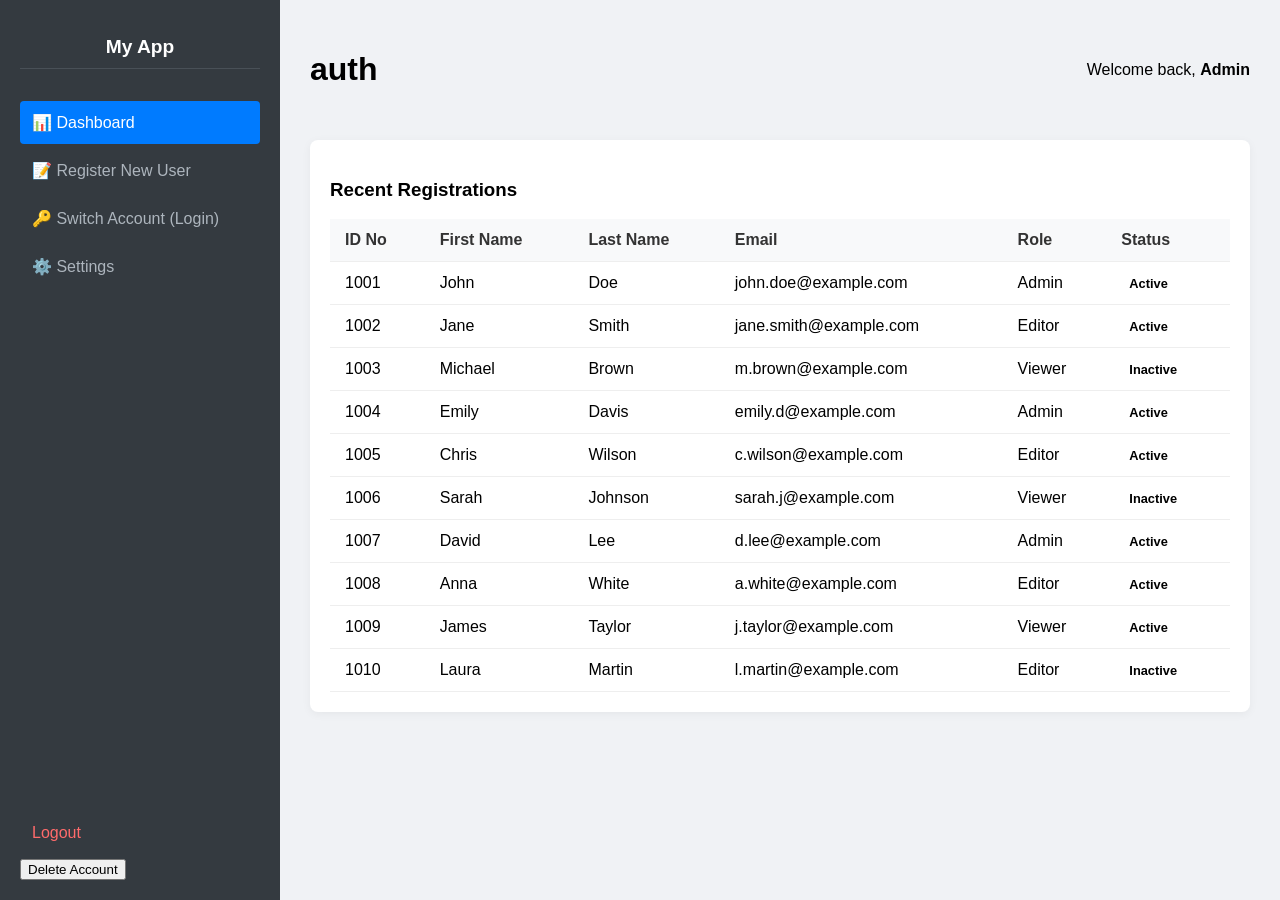
==== dashboard.html @ 6b8caf10 "thirteenth commit" ====
<!DOCTYPE html>
<html lang="en">
<head>
    <meta charset="UTF-8">
    <meta name="viewport" content="width=device-width, initial-scale=1.0">
    <title>User Dashboard</title>
    <style>
        body {
            font-family: 'Segoe UI', Tahoma, Geneva, Verdana, sans-serif;
            margin: 0;
            display: flex;
            background-color: #f0f2f5;
            height: 100vh;
        }

        /* Sidebar Styling */
        .sidebar {
            width: 240px;
            background-color: #343a40;
            color: white;
            display: flex;
            flex-direction: column;
            padding: 20px;
        }
        .sidebar h2 {
            font-size: 1.2rem;
            margin-bottom: 2rem;
            text-align: center;
            border-bottom: 1px solid #495057;
            padding-bottom: 10px;
        }
        .sidebar a {
            color: #adb5bd;
            text-decoration: none;
            padding: 12px;
            margin-bottom: 5px;
            border-radius: 4px;
            transition: 0.3s;
        }
        .sidebar a:hover {
            background-color: #495057;
            color: white;
        }
        .sidebar a.active {
            background-color: #007bff;
            color: white;
        }

        /* Main Content Styling */
        .main-content {
            flex-grow: 1;
            padding: 30px;
            overflow-y: auto;
        }
        .header {
            display: flex;
            justify-content: space-between;
            align-items: center;
            margin-bottom: 30px;
        }

        /* Table Styling */
        .table-container {
            background: white;
            padding: 20px;
            border-radius: 8px;
            box-shadow: 0 2px 10px rgba(0,0,0,0.05);
        }
        table {
            width: 100%;
            border-collapse: collapse;
            margin-top: 10px;
        }
        table th, table td {
            text-align: left;
            padding: 12px 15px;
            border-bottom: 1px solid #eee;
        }
        table th {
            background-color: #f8f9fa;
            color: #333;
        }
        tr:hover {
            background-color: #f1f1f1;
        }

        /* Status Badge */
        .status {
            padding: 4px 8px;
            border-radius: 12px;
            font-size: 0.8rem;
            font-weight: bold;
        }
        .active-status { background: #d4edda; color: #155724; }
        .pending-status { background: #fff3cd; color: #856404; }
    </style>
</head>
<body>

    <div class="sidebar">
        <h2>My App</h2>
        <a href="dashboard.html" class="active">📊 Dashboard</a>
        <a href="index.html">📝 Register New User</a>
        <a href="login.html">🔑 Switch Account (Login)</a>
        <a href="#">⚙️ Settings</a>
        <a href="login.html" style="margin-top: auto; color: #ff6b6b;">Logout</a>
        <div class="account-actions">
    <button id="deleteBtn" class="btn-danger">Delete Account</button>
</div>
    </div>

    <div class="main-content">
        <div class="header">
            <h1>auth</h1>
            <p>Welcome back, <strong>Admin</strong></p>
        </div>

        <div class="table-container">
            <h3>Recent Registrations</h3>
            <table class="user-data-table">
    <thead>
        <tr>
            <th>ID No</th>
            <th>First Name</th>
            <th>Last Name</th>
            <th>Email</th>
            <th>Role</th>
            <th>Status</th>
        </tr>
    </thead>
    <tbody>
        <tr><td>1001</td><td>John</td><td>Doe</td><td>john.doe@example.com</td><td>Admin</td><td><span class="status active">Active</span></td></tr>
        <tr><td>1002</td><td>Jane</td><td>Smith</td><td>jane.smith@example.com</td><td>Editor</td><td><span class="status active">Active</span></td></tr>
        <tr><td>1003</td><td>Michael</td><td>Brown</td><td>m.brown@example.com</td><td>Viewer</td><td><span class="status inactive">Inactive</span></td></tr>
        <tr><td>1004</td><td>Emily</td><td>Davis</td><td>emily.d@example.com</td><td>Admin</td><td><span class="status active">Active</span></td></tr>
        <tr><td>1005</td><td>Chris</td><td>Wilson</td><td>c.wilson@example.com</td><td>Editor</td><td><span class="status active">Active</span></td></tr>
        <tr><td>1006</td><td>Sarah</td><td>Johnson</td><td>sarah.j@example.com</td><td>Viewer</td><td><span class="status inactive">Inactive</span></td></tr>
        <tr><td>1007</td><td>David</td><td>Lee</td><td>d.lee@example.com</td><td>Admin</td><td><span class="status active">Active</span></td></tr>
        <tr><td>1008</td><td>Anna</td><td>White</td><td>a.white@example.com</td><td>Editor</td><td><span class="status active">Active</span></td></tr>
        <tr><td>1009</td><td>James</td><td>Taylor</td><td>j.taylor@example.com</td><td>Viewer</td><td><span class="status active">Active</span></td></tr>
        <tr><td>1010</td><td>Laura</td><td>Martin</td><td>l.martin@example.com</td><td>Editor</td><td><span class="status inactive">Inactive</span></td></tr>
    </tbody>
</table>
        </div>
    </div>

</body>
</html>
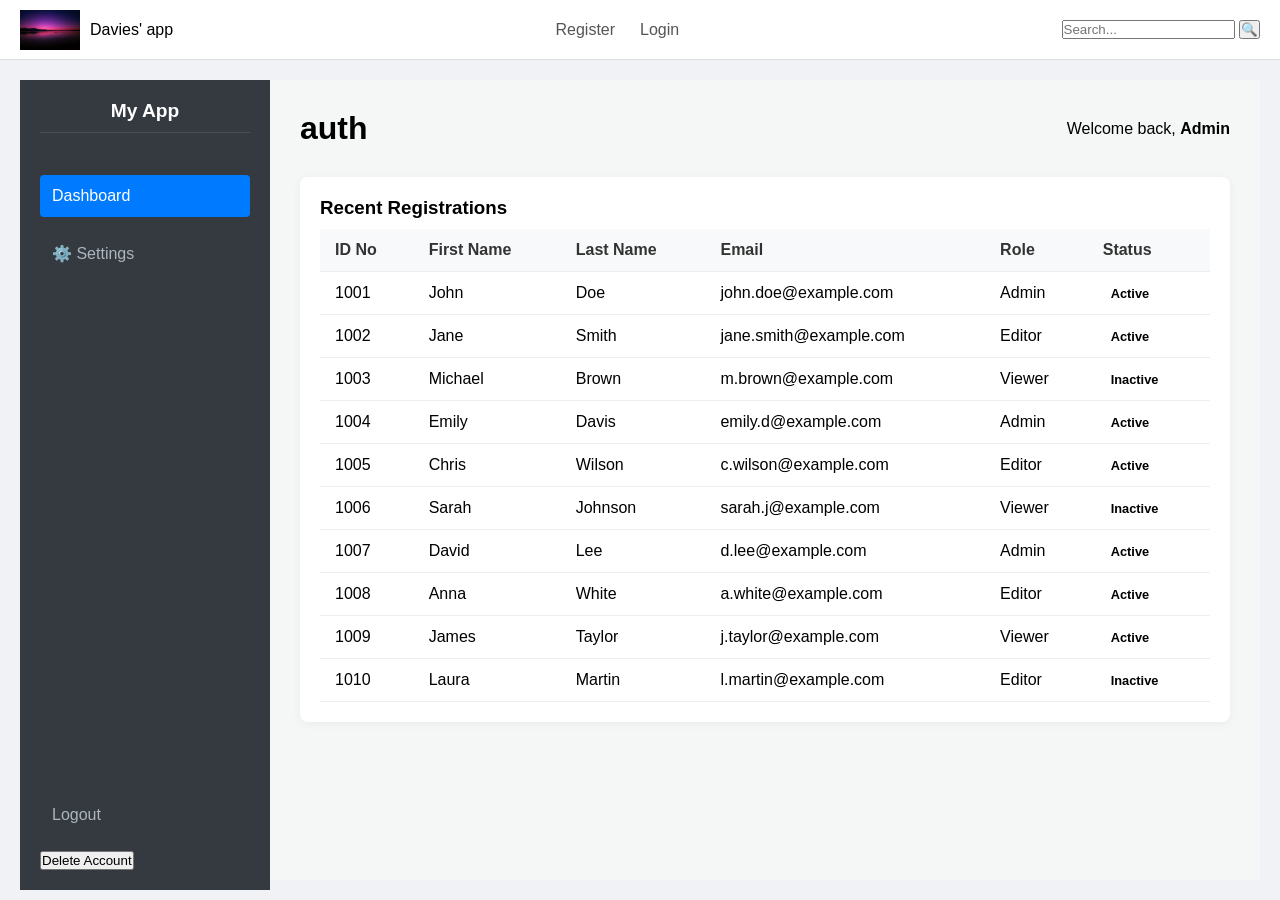
==== commit 0d55d254: "finalization" ====
--- a/dashboard.html
+++ b/dashboard.html
@@ -1,6 +1,7 @@
 <!DOCTYPE html>
 <html lang="en">
 <head>
+    <link rel="stylesheet" href="style.css">
     <meta charset="UTF-8">
     <meta name="viewport" content="width=device-width, initial-scale=1.0">
     <title>User Dashboard</title>
@@ -96,19 +97,34 @@
     </style>
 </head>
 <body>
+    <nav class="navbar">
+        <div class="logo-container">
+    <img src="logo/gloryday.jpg" alt="App Logo" class="nav-logo">
+    <span class="brand-name">Davies' app</span>
+  </div>
+  <div class="nav-group">
+    <ul class="nav-links">
+      <li><a href="index.html">Register</a></li>
+      <li><a href="login.html">Login</a></li>
+    </ul>
+  </div>
 
-    <div class="sidebar">
-        <h2>My App</h2>
-        <a href="dashboard.html" class="active">📊 Dashboard</a>
-        <a href="index.html">📝 Register New User</a>
-        <a href="login.html">🔑 Switch Account (Login)</a>
-        <a href="#">⚙️ Settings</a>
-        <a href="login.html" style="margin-top: auto; color: #ff6b6b;">Logout</a>
-        <div class="account-actions">
+  <div class="search-wrapper">
+    <input type="text" placeholder="Search..." aria-label="Search">
+    <button class="search-btn">🔍</button>
+  </div>
+</nav>
+<div class="main-body">
+<div class="sidebar">
+  <h2>My App</h2>
+  <a href="dashboard.html" class="active">Dashboard</a>
+  <a href="#">⚙️ Settings</a>
+  <a href="login.html" class="logout">Logout</a>
+
+  <div class="account-actions">
     <button id="deleteBtn" class="btn-danger">Delete Account</button>
+  </div>
 </div>
-    </div>
-
     <div class="main-content">
         <div class="header">
             <h1>auth</h1>
@@ -142,7 +158,7 @@
     </tbody>
 </table>
         </div>
-    </div>
+    </div></div>
 
 </body>
 </html>
--- a/style.css
+++ b/style.css
@@ -0,0 +1,208 @@
+* {
+    box-sizing: border-box;
+    margin: 0;
+    padding: 0;
+}
+
+html, body {
+    width: 100%;
+    height: 100%;
+}
+
+body {
+    font-family: Arial, Helvetica, sans-serif;
+    /* Make the whole page a vertical flex container */
+  display: flex;
+  flex-direction: column; 
+  height: 100vh;
+  margin: 0;
+  font-family: sans-serif;
+}
+/* The Top Navbar */
+.navbar {
+  height: 60px;
+  display: flex;
+  justify-content: space-between;
+  align-items: center;
+  padding: 10px 20px;
+  background: #fff;
+  border-bottom: 1px solid #ddd;
+  flex-shrink: 0; /* Keeps the nav from squishing */
+  list-style-type: none;
+}
+.nav-logo {
+  height: 40px;    /* Adjust this to make the logo larger or smaller */
+  width: auto;      /* Keeps the image from stretching */
+  margin-right: 10px; /* Adds a little gap between the pic and the text */
+  display: block;   /* Helps with vertical alignment */
+}
+
+.logo-container {
+  display: flex;
+  align-items: center; /* Ensures the logo and text are level with each other */
+}
+.nav-links {
+  display: flex !important;       /* Horizontal */
+  list-style: none !important;    /* No dots */
+  gap: 25px;           /* Space between them */
+  padding: 0;
+  margin: 0;
+  justify-content: center;
+  align-items: center;
+}
+.nav-links li {
+    display: inline;     /* Extra insurance for horizontal layout */
+}
+.nav-links a {
+    text-decoration: none;
+    color: #555;
+    font-weight: 500;
+}
+/* The container for Sidebar + Content */
+.main-body {
+  display: flex !important;
+  flex-direction: row !important;
+  flex-grow: 1 !important; /* Takes up all remaining vertical space */
+  overflow: hidden;
+  height: calc(100vh - 60px);
+  width: 100%;
+  padding: 20px;
+}
+/* The Left Sidebar */
+.sidebar {
+  width: 250px !important;
+  height: 90vh;
+  background: #343a40;
+  display: flex;
+  flex-direction: column;
+  padding: 20px;
+  flex-shrink: 0 !important;
+  gap: 10px;
+  min-height: 100%;
+}
+/* The Main Content area */
+.main-content {
+  flex-grow: 1 !important; /* Fills the rest of the horizontal space */
+  background: #f4f7f6;
+  padding: 40px;
+  overflow-y: auto;
+}
+.logout {
+  margin-top: auto; 
+  color: #ff6b6b;
+  text-decoration: none;
+}
+
+.flex-container{
+     display: flex !important; 
+  background-color: #f4f4f4;
+  justify-content: center; 
+ align-content: center;
+  gap: 10px; 
+  /* General Reset */
+body {
+   font-family: 'Segoe UI', Tahoma, Geneva, Verdana, sans-serif;
+    background-color: #f4f7f6;
+    display: flex;          
+    flex-direction: column; 
+    height: 100vh;          /* Forces body to be exactly the screen height */
+    overflow: hidden;       
+}
+
+/* 3. The Navbar */
+.navbar {
+    display: flex !important;
+    justify-content: space-between !important;
+    align-items: center !important;
+    background-color: #1a1a1a;
+    color: white;
+    padding: 0 20px;
+    height: 80px;
+    width: 100%;
+    flex-shrink: 0;         
+}
+
+.nav-left, .nav-center, .nav-right {
+    flex: 1;
+    display: flex;
+    align-items: center;
+}
+.nav-left { justify-content: flex-start; }
+.nav-center { justify-content: center; }
+.nav-right { justify-content: flex-end; }
+
+.nav-logo { height: 45px; margin-right: 10px; }
+.nav-links { display: flex; list-style: none; gap: 30px; }
+.nav-links a { color: white; text-decoration: none; font-weight: 500; }
+
+/* 4. The Search Box inside Navbar */
+.search-box {
+    display: flex;
+    align-items: center;
+    background: #333;
+    border: 1px solid #4a90e2;
+    border-radius: 25px;
+    padding: 5px 15px;
+}
+
+.search-box input {
+    background: transparent;
+    border: none;
+    color: white;
+    outline: none;
+    width: 120px;
+}
+
+/* 5. The Centerer (The "Spring") */
+.main-wrapper {
+    display: flex !important;
+    flex-direction: column !important; /* This stacks the blue items on top and the form below */
+    align-items: center !important;    /* Keeps everything centered horizontally */
+    justify-content: flex-start !important; /* Starts them from the top of the space */
+    gap: 30px;              /* Adds a nice gap between the blue items and the form */
+    flex-grow: 1;
+    width: 100%;
+    padding: 40px 20px;
+}
+
+/* 6. The Login Container */
+.login-container {
+    display: flex;
+    background-color: white;
+    padding: 2.5rem;
+    border-radius: 12px;
+    box-shadow: 0 10px 25px rgba(0,0,0,0.1);
+    width: 100%;
+    max-width: 400px;
+    justify-content: center;
+    align-items: center;
+}
+
+h2 { text-align: center; margin-bottom: 1.5rem; color: #333; }
+.form-group { margin-bottom: 1.2rem; }
+label { display: block; margin-bottom: 8px; font-weight: bold; color: #555; }
+input { 
+    width: 100%; 
+    padding: 12px; 
+    border: 1px solid #ddd; 
+    border-radius: 6px; 
+}
+button {
+    width: 100%;
+    padding: 12px;
+    background-color: #007bff;
+    color: white;
+    border: none;
+    border-radius: 6px;
+    font-weight: bold;
+    cursor: pointer;
+    margin-top: 10px;
+}
+}
+.item{
+    width: 50px;
+    height: 50px;
+    background:#254de4 ;
+    margin: 10px;
+    color: #fff;
+}
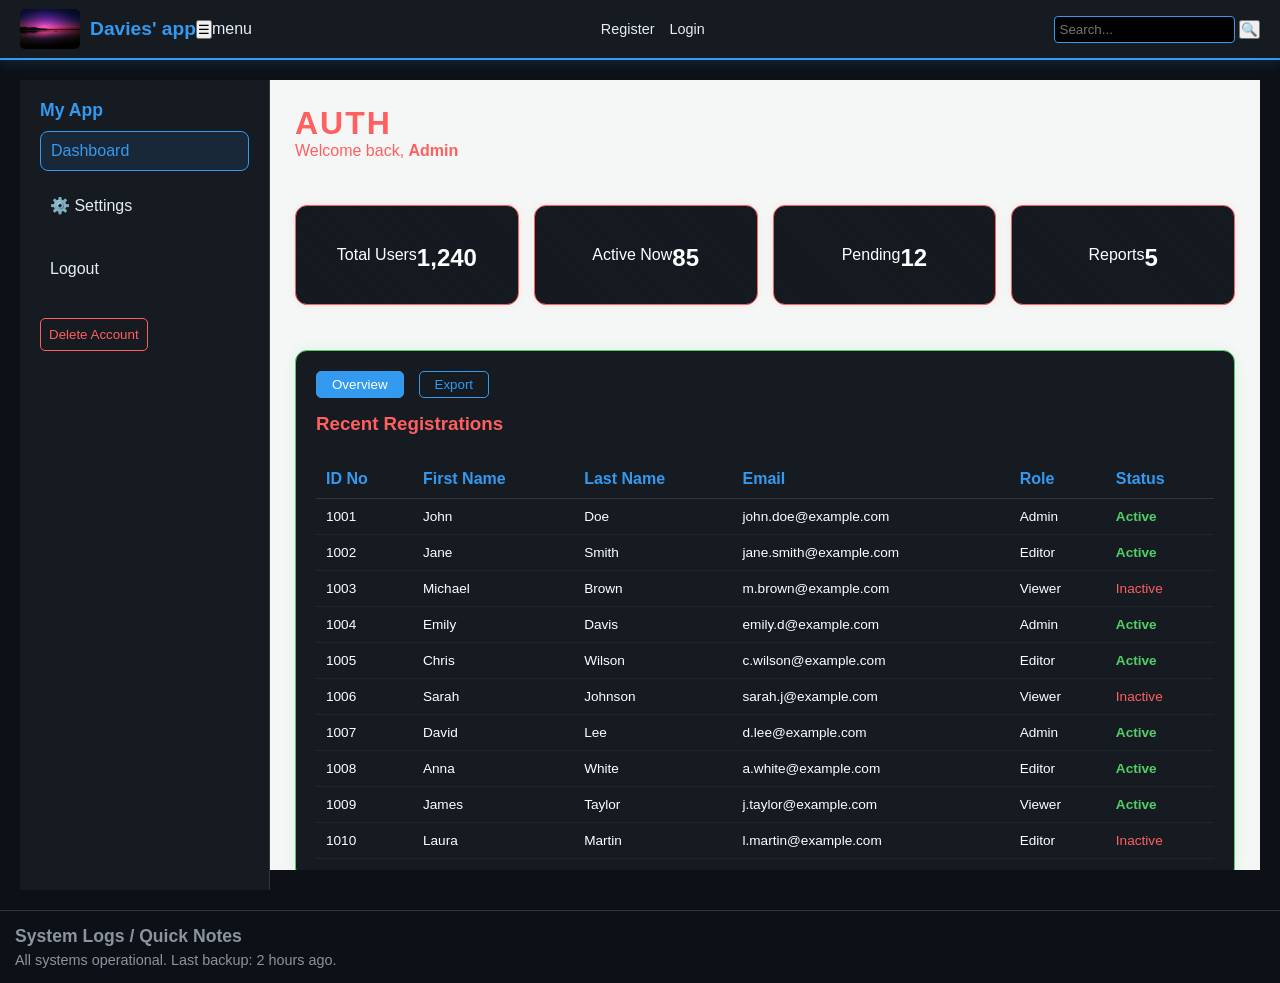
==== commit 7ee3b0d5: "additional" ====
--- a/dashboard.html
+++ b/dashboard.html
@@ -6,94 +6,106 @@
     <meta name="viewport" content="width=device-width, initial-scale=1.0">
     <title>User Dashboard</title>
     <style>
+      :root {
+            --bg-dark: #0d1117;
+            --card-bg: #161b22;
+            --neon-red: #ff5f5f;
+            --neon-green: #51cf66;
+            --neon-blue: #339af0;
+            --text-main: #e6edf3;
+        }
+
         body {
-            font-family: 'Segoe UI', Tahoma, Geneva, Verdana, sans-serif;
+            background-color: var(--bg-dark);
+            color: var(--text-main);
+            font-family: 'Segoe UI', sans-serif;
             margin: 0;
             display: flex;
-            background-color: #f0f2f5;
+            flex-direction: column;
             height: 100vh;
         }
 
-        /* Sidebar Styling */
-        .sidebar {
-            width: 240px;
-            background-color: #343a40;
-            color: white;
-            display: flex;
-            flex-direction: column;
-            padding: 20px;
-        }
-        .sidebar h2 {
-            font-size: 1.2rem;
-            margin-bottom: 2rem;
-            text-align: center;
-            border-bottom: 1px solid #495057;
-            padding-bottom: 10px;
-        }
-        .sidebar a {
-            color: #adb5bd;
-            text-decoration: none;
-            padding: 12px;
-            margin-bottom: 5px;
-            border-radius: 4px;
-            transition: 0.3s;
-        }
-        .sidebar a:hover {
-            background-color: #495057;
-            color: white;
-        }
-        .sidebar a.active {
-            background-color: #007bff;
-            color: white;
-        }
-
-        /* Main Content Styling */
-        .main-content {
-            flex-grow: 1;
-            padding: 30px;
-            overflow-y: auto;
-        }
-        .header {
+        /* Navbar */
+        .navbar {
             display: flex;
             justify-content: space-between;
             align-items: center;
-            margin-bottom: 30px;
+            padding: 10px 20px;
+            background: var(--card-bg);
+            border-bottom: 2px solid var(--neon-blue);
+            box-shadow: 0 0 15px rgba(51, 154, 240, 0.2);
         }
+        .nav-logo { height: 40px; border-radius: 5px; margin-right: 10px; }
+        .brand-name { font-weight: bold; color: var(--neon-blue); font-size: 1.2rem; }
+        .nav-links { list-style: none; display: flex; gap: 15px; margin: 0; padding: 0; }
+        .nav-links a { color: var(--text-main); text-decoration: none; font-size: 0.9rem; }
+        .search-wrapper input { background: #000; border: 1px solid var(--neon-blue); color: white; padding: 5px; border-radius: 4px; }
 
-        /* Table Styling */
-        .table-container {
-            background: white;
+        /* Layout */
+        .main-body { display: flex; flex: 1; overflow: hidden;  color: #ff5f5f;}
+
+        /* Sidebar */
+        .sidebar {
+            width: 220px;
+            background: var(--card-bg);
+            border-right: 1px solid #30363d;
             padding: 20px;
-            border-radius: 8px;
-            box-shadow: 0 2px 10px rgba(0,0,0,0.05);
+            display: flex;
+            flex-direction: column;
+            gap: 10px;
         }
-        table {
-            width: 100%;
-            border-collapse: collapse;
-            margin-top: 10px;
+        .sidebar h2 { font-size: 1.1rem; color: var(--neon-blue); }
+        .sidebar a { color: var(--text-main); text-decoration: none; padding: 10px; border-radius: 8px; }
+        .sidebar a.active { border: 1.5px solid var(--neon-blue); background: rgba(51, 154, 240, 0.1); }
+        .btn-danger { background: transparent; border: 1px solid var(--neon-red); color: var(--neon-red); cursor: pointer; padding: 8px; border-radius: 5px; margin-top: auto; }
+
+        /* Main Content */
+        .main-content { flex: 1; padding: 25px; overflow-y: auto; }
+        .header h1 { margin: 0; text-transform: uppercase; letter-spacing: 2px; }
+
+        /* Stats Grid (The Red Glow Section) */
+        .stats-grid {
+            display: grid;
+            grid-template-columns: repeat(4, 1fr);
+            gap: 15px;
+            margin: 20px 0;
         }
-        table th, table td {
-            text-align: left;
-            padding: 12px 15px;
-            border-bottom: 1px solid #eee;
+        .stat-card {
+            background: repeating-linear-gradient(45deg, rgba(0,0,0,0.1), rgba(0,0,0,0.1) 2px, transparent 2px, transparent 4px), var(--card-bg);
+            border: 1.5px solid var(--neon-red);
+            padding: 15px;
+            border-radius: 12px;
+            text-align: center;
+            box-shadow: 0 0 10px rgba(255, 95, 95, 0.1);
         }
-        table th {
-            background-color: #f8f9fa;
-            color: #333;
+        .stat-card span { display: block; font-size: 1.5rem; font-weight: bold; margin-top: 5px; }
+
+        /* Detailed Panel (The Green Glow Section) */
+        .detailed-panel {
+            background: var(--card-bg);
+            border: 1.5px solid var(--neon-green);
+            border-radius: 12px;
+            padding: 20px;
+            box-shadow: 0 0 15px rgba(81, 207, 102, 0.1);
         }
-        tr:hover {
-            background-color: #f1f1f1;
+        .panel-tabs .tab { background: none; border: 1px solid var(--neon-blue); color: var(--neon-blue); padding: 5px 15px; border-radius: 5px; cursor: pointer; margin-right: 5px; }
+        .panel-tabs .tab.active { background: var(--neon-blue); color: white; }
+
+        /* Table */
+        .user-data-table { width: 100%; border-collapse: collapse; margin-top: 15px; }
+        .user-data-table th { color: var(--neon-blue); text-align: left; padding: 10px; border-bottom: 1px solid #30363d; }
+        .user-data-table td { padding: 10px; border-bottom: 1px solid #21262d; font-size: 0.85rem; }
+        .status.active { color: var(--neon-green); }
+        .status.inactive { color: var(--neon-red); }
+
+        /* Summary Panel */
+        .summary-panel {
+            margin-top: 20px;
+            padding: 15px;
+            border-top: 1px solid #30363d;
+            color: #8b949e;
+            font-size: 0.9rem;
         }
-
-        /* Status Badge */
-        .status {
-            padding: 4px 8px;
-            border-radius: 12px;
-            font-size: 0.8rem;
-            font-weight: bold;
-        }
-        .active-status { background: #d4edda; color: #155724; }
-        .pending-status { background: #fff3cd; color: #856404; }
     </style>
 </head>
 <body>
@@ -101,6 +113,8 @@
         <div class="logo-container">
     <img src="logo/gloryday.jpg" alt="App Logo" class="nav-logo">
     <span class="brand-name">Davies' app</span>
+    <button class="menu-toggle" aria-label="Toggle Menu">☰</button>
+    <span class="menu-toggle">menu</span>
   </div>
   <div class="nav-group">
     <ul class="nav-links">
@@ -125,14 +139,27 @@
     <button id="deleteBtn" class="btn-danger">Delete Account</button>
   </div>
 </div>
-    <div class="main-content">
-        <div class="header">
-            <h1>auth</h1>
-            <p>Welcome back, <strong>Admin</strong></p>
-        </div>
+   <div class="main-content">
+  <div class="header">
+    <h1>auth</h1>
+    <p>Welcome back, <strong>Admin</strong></p>
+  </div>
 
-        <div class="table-container">
-            <h3>Recent Registrations</h3>
+  <div class="stats-grid">
+    <div class="stat-card">Total Users <br> <span>1,240</span></div>
+    <div class="stat-card">Active Now <br> <span>85</span></div>
+    <div class="stat-card">Pending <br> <span>12</span></div>
+    <div class="stat-card">Reports <br> <span>5</span></div>
+  </div>
+
+  <div class="table-container detailed-panel">
+    <div class="panel-tabs">
+      <button class="tab active">Overview</button>
+      <button class="tab">Export</button>
+    </div>
+    
+    <h3>Recent Registrations</h3>
+    <div class="scrollable-table"></div>
             <table class="user-data-table">
     <thead>
         <tr>
@@ -160,5 +187,11 @@
         </div>
     </div></div>
 
+  <div class="summary-panel">
+    <h3>System Logs / Quick Notes</h3>
+    <p>All systems operational. Last backup: 2 hours ago.</p>
+  </div>
+</div>
+</div>
 </body>
 </html>
--- a/style.css
+++ b/style.css
@@ -58,9 +58,94 @@
     color: #555;
     font-weight: 500;
 }
-/* The container for Sidebar + Content */
+/* Tablet Layout Logic */
+@media (min-width: 768px) {
+  .main-content {
+    display: flex;
+    flex-direction: column;
+    gap: 25px;
+    padding: 25px;
+    background-color: #121212; /* Dark background like wireframe */
+  }
+
+  /* 2x2 Grid for Top Cards */
+  .stats-grid {
+    display: grid;
+    grid-template-columns: repeat(2, 1fr);
+    gap: 20px;
+  }
+
+  .stat-card {
+    height: 100px;
+    background: #1e1e1e;
+    border: 1px solid #ff4d4d; /* Red border from wireframe */
+    box-sizing: border-box;
+    display: flex;
+    align-items: center;
+    justify-content: center;
+    text-align: center;
+    color: white;
+  }
+
+  /* Detailed Table Panel (Green Section) */
+  .detailed-panel {
+    flex-direction: column;
+    border: 2px solid #4ade80; /* Green border */
+    box-sizing: border-box;
+    padding: 10px;
+    background: #1a1a1a;
+    height: auto;
+    min-height: min-content;
+    width: 100%;
+  }
+
+  .panel-tabs {
+    display: flex;
+    gap: 10px;
+    margin-bottom: 15px;
+  }
+
+  .tab, .panel-footer-bar {
+    border: 1px solid #3b82f6; /* Blue border from wireframe */
+    padding: 8px 15px;
+    box-sizing: border-box;
+    background: transparent;
+    color: #3b82f6;
+  }
+  .user-data-table {
+  width: 100%;
+  border-collapse: collapse;
+  background-color: transparent; /* Makes the table match the black box */
+  color: white; /* Makes text readable on dark background */
+}
+
+/* Update your table rows to be legible */
+.user-data-table tr {
+  border-bottom: 1px solid #333;
+}
+
+  /* Bottom Panel (Green Section) */
+  /* This targets specifically the elements inside that panel */
+.summary-panel h3 {
+  margin-top: 0;
+  margin-bottom: 5px; /* Small gap between title and text */
+  font-size: 1.1rem;   /* Optional: shrink the title slightly */
+}
+
+.summary-panel p {
+  margin-bottom: 0;   /* Removes the extra space at the bottom */
+}
+}
+
+/* Scrollable table fix for smaller tablets */
+.scrollable-table {
+  overflow-x: auto;
+  margin-top: 10px;
+  background: transparent;
+}/* The container for Sidebar + Content */
 .main-body {
   display: flex !important;
+  justify-content: center;
   flex-direction: row !important;
   flex-grow: 1 !important; /* Takes up all remaining vertical space */
   overflow: hidden;
@@ -80,6 +165,19 @@
   gap: 10px;
   min-height: 100%;
 }
+.sidebar a.logout {
+    margin-top: 10px; /* Adjust this to control how much space is above it */
+}
+
+/* Remove the margin/positioning on the account actions container */
+.account-actions {
+    margin-top: 10px; /* Controls space between Logout and Delete button */
+    padding-top: 0;
+}
+
+#deleteBtn {
+    margin-top: 5px;
+}
 /* The Main Content area */
 .main-content {
   flex-grow: 1 !important; /* Fills the rest of the horizontal space */
@@ -91,6 +189,130 @@
   margin-top: auto; 
   color: #ff6b6b;
   text-decoration: none;
+}
+:root {
+  --bg-dark: #0d1117;
+  --card-bg: #161b22;
+  --neon-red: #ff5f5f;
+  --neon-green: #51cf66;
+  --neon-blue: #339af0;
+  --text-main: #e6edf3;
+}
+
+body {
+  background-color: var(--bg-dark);
+  color: var(--text-main);
+  font-family: 'Segoe UI', Tahoma, Geneva, Verdana, sans-serif;
+  margin: 0;
+}
+
+/* Navbar Glow */
+.navbar {
+  display: flex;
+  justify-content: space-between;
+  align-items: center;
+  padding: 1rem 2rem;
+  background: var(--card-bg);
+  border-bottom: 1px solid var(--neon-blue);
+  box-shadow: 0 4px 15px rgba(51, 154, 240, 0.15);
+}
+
+.brand-name { color: var(--neon-blue); font-weight: bold; }
+
+/* Layout Grid */
+.main-body {
+  display: flex;
+  min-height: calc(100vh - 70px);
+}
+
+/* Sidebar Styling */
+.sidebar {
+  width: 240px;
+  background: var(--card-bg);
+  padding: 20px;
+  border-right: 1px solid #30363d;
+}
+
+.sidebar a {
+  display: block;
+  color: var(--text-main);
+  text-decoration: none;
+  padding: 12px;
+  margin-bottom: 5px;
+  border-radius: 8px;
+  transition: 0.3s;
+}
+
+.sidebar a.active {
+  background: rgba(51, 154, 240, 0.1);
+  color: var(--neon-blue);
+  border: 1px solid var(--neon-blue);
+}
+
+/* Red Stat Cards */
+.stats-grid {
+  display: grid;
+  grid-template-columns: repeat(auto-fit, minmax(200px, 1fr));
+  gap: 20px;
+  margin-bottom: 30px;
+}
+
+.stat-card {
+  background: repeating-linear-gradient(45deg, rgba(0,0,0,0.05), rgba(0,0,0,0.05) 2px, transparent 2px, transparent 4px), var(--card-bg);
+  padding: 20px;
+  border-radius: 12px;
+  border: 1.5px solid var(--neon-red);
+  box-shadow: 0 0 10px rgba(255, 95, 95, 0.1);
+  text-align: center;
+}
+
+.stat-card span {
+  font-size: 1.8rem;
+  font-weight: bold;
+  color: #fff;
+}
+
+/* Green Detailed Panel */
+.detailed-panel {
+  background: var(--card-bg);
+  border-radius: 12px;
+  border: 1.5px solid var(--neon-green);
+  padding: 20px;
+  box-shadow: 0 0 15px rgba(81, 207, 102, 0.1);
+}
+
+/* Table Styling */
+.user-data-table {
+  width: 100%;
+  border-collapse: collapse;
+  margin-top: 15px;
+}
+
+.user-data-table th {
+  text-align: left;
+  border-bottom: 1px solid var(--neon-blue);
+  padding: 10px;
+  color: var(--neon-blue);
+}
+
+.user-data-table td {
+  padding: 12px 10px;
+  border-bottom: 1px solid #30363d;
+  font-size: 0.9rem;
+}
+
+/* Status Badges */
+.status.active { color: var(--neon-green); font-weight: bold; }
+.status.inactive { color: var(--neon-red); }
+
+/* Buttons */
+.btn-blue, .tab.active {
+  background: transparent;
+  border: 1.5px solid var(--neon-blue);
+  color: var(--neon-blue);
+  padding: 8px 16px;
+  border-radius: 6px;
+  cursor: pointer;
 }
 
 .flex-container{
@@ -152,6 +374,45 @@
     outline: none;
     width: 120px;
 }
+/* 1. The Wrapper - Adds spacing so the button isn't touching the edge */
+.search-wrapper {
+    display: flex;
+    align-items: center;
+    background: #333;
+    border: 1px solid #4a90e2;
+    border-radius: 20px;
+    
+    /* FIX: Added padding on the left (5px) and right (12px) 
+       to center the input and give the button breathing room. */
+    padding: 5px 12px 5px 5px; 
+    
+    min-width: 200px;
+}
+
+.search-wrapper input {
+    background: transparent;
+    border: none;
+    color: white;
+    outline: none;
+    width: 100%;
+    padding-right: 5px; /* Adds gap between text and button */
+}
+
+/* 2. The Button - Shrinks it and centers it */
+.search-btn {
+    background: none;
+    border: none;
+    cursor: pointer;
+    
+    /* FIX: Reducing font-size slightly and setting a line-height 
+       ensures the emoji fits perfectly in the vertical center. */
+    font-size: 14px; 
+    height: 18px;    
+    line-height: 18px;
+    
+    /* Optional: Slight color shift if you want it more subtle */
+    color: rgba(255, 255, 255, 0.7); 
+}
 
 /* 5. The Centerer (The "Spring") */
 .main-wrapper {
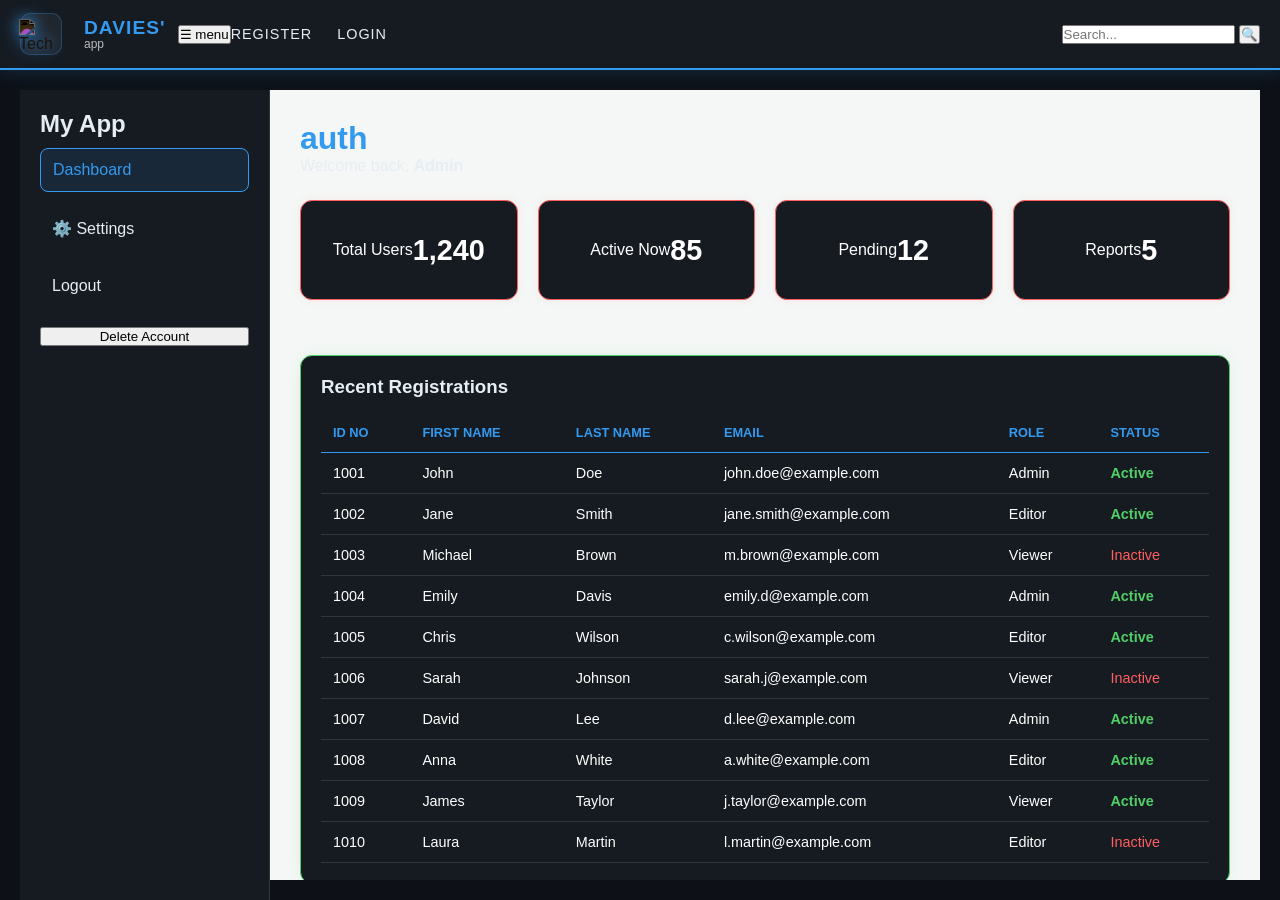
==== commit b7a9bc76: "more adding" ====
--- a/dashboard.html
+++ b/dashboard.html
@@ -6,26 +6,29 @@
     <meta name="viewport" content="width=device-width, initial-scale=1.0">
     <title>User Dashboard</title>
     <style>
-      :root {
+        /* 1. THEME VARIABLES */
+        :root {
             --bg-dark: #0d1117;
             --card-bg: #161b22;
+            --neon-blue: #339af0;
             --neon-red: #ff5f5f;
             --neon-green: #51cf66;
-            --neon-blue: #339af0;
             --text-main: #e6edf3;
         }
+
+        * { box-sizing: border-box; margin: 0; padding: 0; }
 
         body {
             background-color: var(--bg-dark);
             color: var(--text-main);
             font-family: 'Segoe UI', sans-serif;
-            margin: 0;
             display: flex;
             flex-direction: column;
             height: 100vh;
-        }
-
-        /* Navbar */
+            overflow: hidden;
+        }
+
+        /* 2. NAVBAR (With Row Fix & High Visibility Logo) */
         .navbar {
             display: flex;
             justify-content: space-between;
@@ -33,54 +36,88 @@
             padding: 10px 20px;
             background: var(--card-bg);
             border-bottom: 2px solid var(--neon-blue);
-            box-shadow: 0 0 15px rgba(51, 154, 240, 0.2);
-        }
-        .nav-logo { height: 40px; border-radius: 5px; margin-right: 10px; }
-        .brand-name { font-weight: bold; color: var(--neon-blue); font-size: 1.2rem; }
-        .nav-links { list-style: none; display: flex; gap: 15px; margin: 0; padding: 0; }
-        .nav-links a { color: var(--text-main); text-decoration: none; font-size: 0.9rem; }
-        .search-wrapper input { background: #000; border: 1px solid var(--neon-blue); color: white; padding: 5px; border-radius: 4px; }
-
-        /* Layout */
-        .main-body { display: flex; flex: 1; overflow: hidden;  color: #ff5f5f;}
-
-        /* Sidebar */
+            min-height: 70px;
+        }
+
+        .logo-container { display: flex; align-items: center; gap: 12px; }
+
+        .logo-pedestal {
+            width: 42px; height: 42px;
+            display: flex; align-items: center; justify-content: center;
+            background: rgba(255, 255, 255, 0.05);
+            border-radius: 10px;
+            border: 1px solid rgba(51, 154, 240, 0.3);
+        }
+
+        .nav-logo {
+            height: 30px;
+            filter: invert(1) drop-shadow(0 0 8px var(--neon-blue));
+        }
+
+        .brand-text { display: flex; flex-direction: column; line-height: 1.1; }
+        .brand-main { color: var(--neon-blue); font-weight: 800; font-size: 1.2rem; text-transform: uppercase; }
+        .brand-sub { color: #fff; font-size: 0.75rem; opacity: 0.7; }
+
+        .nav-links {
+            display: flex !important;
+            list-style: none !important;
+            gap: 25px;
+        }
+
+        .nav-links a {
+            color: var(--text-main);
+            text-decoration: none;
+            font-size: 0.9rem;
+            text-transform: uppercase;
+            letter-spacing: 1px;
+        }
+
+        /* 3. MAIN LAYOUT */
+        .main-body { display: flex; flex: 1; overflow: hidden; }
+
         .sidebar {
-            width: 220px;
+            width: 240px;
             background: var(--card-bg);
             border-right: 1px solid #30363d;
             padding: 20px;
-            display: flex;
-            flex-direction: column;
-            gap: 10px;
-        }
-        .sidebar h2 { font-size: 1.1rem; color: var(--neon-blue); }
-        .sidebar a { color: var(--text-main); text-decoration: none; padding: 10px; border-radius: 8px; }
-        .sidebar a.active { border: 1.5px solid var(--neon-blue); background: rgba(51, 154, 240, 0.1); }
-        .btn-danger { background: transparent; border: 1px solid var(--neon-red); color: var(--neon-red); cursor: pointer; padding: 8px; border-radius: 5px; margin-top: auto; }
-
-        /* Main Content */
-        .main-content { flex: 1; padding: 25px; overflow-y: auto; }
-        .header h1 { margin: 0; text-transform: uppercase; letter-spacing: 2px; }
-
-        /* Stats Grid (The Red Glow Section) */
+            display: flex; flex-direction: column; gap: 10px;
+        }
+
+        .sidebar a {
+            color: var(--text-main);
+            text-decoration: none;
+            padding: 12px;
+            border-radius: 8px;
+        }
+
+        .sidebar a.active {
+            background: rgba(51, 154, 240, 0.1);
+            color: var(--neon-blue);
+            border: 1px solid var(--neon-blue);
+        }
+
+        .main-content { flex: 1; padding: 30px; overflow-y: auto; }
+
+        /* 4. TABLE & CARDS (The "Wireframe" Look) */
         .stats-grid {
             display: grid;
             grid-template-columns: repeat(4, 1fr);
-            gap: 15px;
-            margin: 20px 0;
-        }
+            gap: 20px;
+            margin-bottom: 30px;
+        }
+
         .stat-card {
-            background: repeating-linear-gradient(45deg, rgba(0,0,0,0.1), rgba(0,0,0,0.1) 2px, transparent 2px, transparent 4px), var(--card-bg);
+            background: var(--card-bg);
             border: 1.5px solid var(--neon-red);
-            padding: 15px;
+            padding: 20px;
             border-radius: 12px;
             text-align: center;
             box-shadow: 0 0 10px rgba(255, 95, 95, 0.1);
         }
-        .stat-card span { display: block; font-size: 1.5rem; font-weight: bold; margin-top: 5px; }
-
-        /* Detailed Panel (The Green Glow Section) */
+
+        .stat-card h4 { font-size: 0.8rem; text-transform: uppercase; color: var(--neon-red); margin-bottom: 5px; }
+        .stat-card span { font-size: 1.8rem; font-weight: bold; color: #fff; }
+
         .detailed-panel {
             background: var(--card-bg);
             border: 1.5px solid var(--neon-green);
@@ -88,110 +125,123 @@
             padding: 20px;
             box-shadow: 0 0 15px rgba(81, 207, 102, 0.1);
         }
-        .panel-tabs .tab { background: none; border: 1px solid var(--neon-blue); color: var(--neon-blue); padding: 5px 15px; border-radius: 5px; cursor: pointer; margin-right: 5px; }
-        .panel-tabs .tab.active { background: var(--neon-blue); color: white; }
-
-        /* Table */
-        .user-data-table { width: 100%; border-collapse: collapse; margin-top: 15px; }
-        .user-data-table th { color: var(--neon-blue); text-align: left; padding: 10px; border-bottom: 1px solid #30363d; }
-        .user-data-table td { padding: 10px; border-bottom: 1px solid #21262d; font-size: 0.85rem; }
-        .status.active { color: var(--neon-green); }
-        .status.inactive { color: var(--neon-red); }
-
-        /* Summary Panel */
-        .summary-panel {
-            margin-top: 20px;
-            padding: 15px;
-            border-top: 1px solid #30363d;
-            color: #8b949e;
+
+        .user-data-table {
+            width: 100%;
+            border-collapse: collapse;
+            margin-top: 15px;
+        }
+
+        .user-data-table th {
+            text-align: left;
+            padding: 12px;
+            color: var(--neon-blue);
+            border-bottom: 1.5px solid var(--neon-blue);
+            text-transform: uppercase;
+            font-size: 0.8rem;
+        }
+
+        .user-data-table td {
+            padding: 12px;
+            border-bottom: 1px solid #30363d;
             font-size: 0.9rem;
         }
-    </style>
+
+        .status-active { color: var(--neon-green); font-weight: bold; }
+        .status-inactive { color: var(--neon-red); opacity: 0.8; }
+        </style>
 </head>
 <body>
-    <nav class="navbar">
-        <div class="logo-container">
-    <img src="logo/gloryday.jpg" alt="App Logo" class="nav-logo">
-    <span class="brand-name">Davies' app</span>
-    <button class="menu-toggle" aria-label="Toggle Menu">☰</button>
-    <span class="menu-toggle">menu</span>
-  </div>
-  <div class="nav-group">
-    <ul class="nav-links">
-      <li><a href="index.html">Register</a></li>
-      <li><a href="login.html">Login</a></li>
-    </ul>
-  </div>
-
-  <div class="search-wrapper">
-    <input type="text" placeholder="Search..." aria-label="Search">
-    <button class="search-btn">🔍</button>
-  </div>
+
+<nav class="navbar">
+    <div class="logo-container">
+        <div class="logo-pedestal">
+            <img src="https://cdn-icons-png.flaticon.com/512/9431/9431215.png" 
+                 alt="Tech Icon" 
+                 class="nav-logo">
+        </div>
+
+        <div class="brand-text">
+            <span class="brand-main">Davies'</span>
+            <span class="brand-sub">app</span>
+        </div>
+
+        <button class="menu-toggle" aria-label="Toggle Menu">
+            <span class="menu-icon">☰</span>
+            <span class="menu-text">menu</span>
+        </button>
+    </div>
+
+    <div class="nav-group">
+        <ul class="nav-links">
+            <li><a href="index.html">Register</a></li>
+            <li><a href="login.html">Login</a></li>
+        </ul>
+    </div>
+
+    <div class="search-wrapper">
+        <input type="text" placeholder="Search..." aria-label="Search">
+        <button class="search-btn">🔍</button>
+    </div>
 </nav>
 <div class="main-body">
-<div class="sidebar">
-  <h2>My App</h2>
-  <a href="dashboard.html" class="active">Dashboard</a>
-  <a href="#">⚙️ Settings</a>
-  <a href="login.html" class="logout">Logout</a>
-
-  <div class="account-actions">
-    <button id="deleteBtn" class="btn-danger">Delete Account</button>
-  </div>
+    <aside class="sidebar">
+        <h2>My App</h2>
+        <a href="dashboard.html" class="active">Dashboard</a>
+        <a href="#">⚙️ Settings</a>
+        <a href="login.html">Logout</a>
+        <button id="deleteBtn" class="btn-danger">Delete Account</button>
+    </aside>
+
+    <main class="main-content">
+        <div class="header">
+            <h1 style="color: var(--neon-blue); margin-top: 0;">auth</h1>
+            <p>Welcome back, <strong>Admin</strong></p>
+        </div>
+
+        <div class="stats-grid">
+            <div class="stat-card">Total Users <span>1,240</span></div>
+            <div class="stat-card">Active Now <span>85</span></div>
+            <div class="stat-card">Pending <span>12</span></div>
+            <div class="stat-card">Reports <span>5</span></div>
+        </div>
+
+        <div class="detailed-panel">
+            <h3>Recent Registrations</h3>
+            <div style="overflow-x: auto;">
+                <table class="user-data-table">
+                    <thead>
+                        <tr>
+                            <th>ID No</th>
+                            <th>First Name</th>
+                            <th>Last Name</th>
+                            <th>Email</th>
+                            <th>Role</th>
+                            <th>Status</th>
+                        </tr>
+                    </thead>
+                    <tbody>
+                        <tr><td>1001</td><td>John</td><td>Doe</td><td>john.doe@example.com</td><td>Admin</td><td class="status active">Active</td></tr>
+                        <tr><td>1002</td><td>Jane</td><td>Smith</td><td>jane.smith@example.com</td><td>Editor</td><td class="status active">Active</td></tr>
+                        <tr><td>1003</td><td>Michael</td><td>Brown</td><td>m.brown@example.com</td><td>Viewer</td><td class="status inactive">Inactive</td></tr>
+                        <tr><td>1004</td><td>Emily</td><td>Davis</td><td>emily.d@example.com</td><td>Admin</td><td class="status active">Active</td></tr>
+                        <tr><td>1005</td><td>Chris</td><td>Wilson</td><td>c.wilson@example.com</td><td>Editor</td><td class="status active">Active</td></tr>
+                        <tr><td>1006</td><td>Sarah</td><td>Johnson</td><td>sarah.j@example.com</td><td>Viewer</td><td class="status inactive">Inactive</td></tr>
+                        <tr><td>1007</td><td>David</td><td>Lee</td><td>d.lee@example.com</td><td>Admin</td><td class="status active">Active</td></tr>
+                        <tr><td>1008</td><td>Anna</td><td>White</td><td>a.white@example.com</td><td>Editor</td><td class="status active">Active</td></tr>
+                        <tr><td>1009</td><td>James</td><td>Taylor</td><td>j.taylor@example.com</td><td>Viewer</td><td class="status active">Active</td></tr>
+                        <tr><td>1010</td><td>Laura</td><td>Martin</td><td>l.martin@example.com</td><td>Editor</td><td class="status inactive">Inactive</td></tr>
+                    </tbody>
+                </table>
+            </div>
+        </div>
+
+        <div class="summary-panel">
+            <h3>System Logs / Quick Notes</h3>
+            <p>All systems operational. Last backup: 2 hours ago.</p>
+        </div>
+    </main>
 </div>
-   <div class="main-content">
-  <div class="header">
-    <h1>auth</h1>
-    <p>Welcome back, <strong>Admin</strong></p>
-  </div>
-
-  <div class="stats-grid">
-    <div class="stat-card">Total Users <br> <span>1,240</span></div>
-    <div class="stat-card">Active Now <br> <span>85</span></div>
-    <div class="stat-card">Pending <br> <span>12</span></div>
-    <div class="stat-card">Reports <br> <span>5</span></div>
-  </div>
-
-  <div class="table-container detailed-panel">
-    <div class="panel-tabs">
-      <button class="tab active">Overview</button>
-      <button class="tab">Export</button>
-    </div>
-    
-    <h3>Recent Registrations</h3>
-    <div class="scrollable-table"></div>
-            <table class="user-data-table">
-    <thead>
-        <tr>
-            <th>ID No</th>
-            <th>First Name</th>
-            <th>Last Name</th>
-            <th>Email</th>
-            <th>Role</th>
-            <th>Status</th>
-        </tr>
-    </thead>
-    <tbody>
-        <tr><td>1001</td><td>John</td><td>Doe</td><td>john.doe@example.com</td><td>Admin</td><td><span class="status active">Active</span></td></tr>
-        <tr><td>1002</td><td>Jane</td><td>Smith</td><td>jane.smith@example.com</td><td>Editor</td><td><span class="status active">Active</span></td></tr>
-        <tr><td>1003</td><td>Michael</td><td>Brown</td><td>m.brown@example.com</td><td>Viewer</td><td><span class="status inactive">Inactive</span></td></tr>
-        <tr><td>1004</td><td>Emily</td><td>Davis</td><td>emily.d@example.com</td><td>Admin</td><td><span class="status active">Active</span></td></tr>
-        <tr><td>1005</td><td>Chris</td><td>Wilson</td><td>c.wilson@example.com</td><td>Editor</td><td><span class="status active">Active</span></td></tr>
-        <tr><td>1006</td><td>Sarah</td><td>Johnson</td><td>sarah.j@example.com</td><td>Viewer</td><td><span class="status inactive">Inactive</span></td></tr>
-        <tr><td>1007</td><td>David</td><td>Lee</td><td>d.lee@example.com</td><td>Admin</td><td><span class="status active">Active</span></td></tr>
-        <tr><td>1008</td><td>Anna</td><td>White</td><td>a.white@example.com</td><td>Editor</td><td><span class="status active">Active</span></td></tr>
-        <tr><td>1009</td><td>James</td><td>Taylor</td><td>j.taylor@example.com</td><td>Viewer</td><td><span class="status active">Active</span></td></tr>
-        <tr><td>1010</td><td>Laura</td><td>Martin</td><td>l.martin@example.com</td><td>Editor</td><td><span class="status inactive">Inactive</span></td></tr>
-    </tbody>
-</table>
-        </div>
-    </div></div>
-
-  <div class="summary-panel">
-    <h3>System Logs / Quick Notes</h3>
-    <p>All systems operational. Last backup: 2 hours ago.</p>
-  </div>
-</div>
-</div>
+
 </body>
 </html>
--- a/style.css
+++ b/style.css
@@ -18,45 +18,175 @@
   margin: 0;
   font-family: sans-serif;
 }
+/* Container for the 3D Mark */
+.logo-pedestal {
+    width: 42px;
+    height: 42px;
+    display: flex;
+    align-items: center;
+    justify-content: center;
+    background: radial-gradient(circle, rgba(51, 154, 240, 0.15) 0%, transparent 80%);
+    border-radius: 12px;
+}
+
+/* ==========================================
+   HIGH-VISIBILITY LOGO STYLING (DARK THEME)
+   ========================================== */
+
+/* The image itself needs filters for visibility */
+.nav-logo {
+    height: 32px;
+    width: auto;
+    
+    /* 1. Invert: This turns the dark parts of the icon bright white/light blue.
+       This is the key step for dark themes. */
+    filter: invert(1);
+    
+    /* 2. Glow: We then add a neon blue glow back in using the color you defined.
+       This gives it that attractive, modern look. */
+    filter: drop-shadow(0 0 10px rgba(51, 154, 240, 1));
+    
+    /* 3. Smooth Transition: This makes any hover effects (like spinning) smooth. */
+    transition: filter 0.3s ease, transform 0.3s ease;
+}
+
+/* Optional Interaction: Make it brighter on hover */
+.logo-container:hover .nav-logo {
+    filter: invert(1) drop-shadow(0 0 15px rgba(51, 154, 240, 1)) brightness(1.2);
+    transform: scale(1.1);
+}
+.brand-text {
+    display: flex;
+    flex-direction: column;
+    margin-left: 10px;
+    line-height: 1.1;
+}
+
+.brand-main {
+    color: var(--neon-blue);
+    font-size: 1.4rem;
+    font-weight: 800;
+    text-transform: uppercase;
+    letter-spacing: 1px;
+}
+
+.brand-sub {
+    color: #fff;
+    font-size: 0.8rem;
+    font-weight: 300;
+    opacity: 0.7;
+}
 /* The Top Navbar */
 .navbar {
-  height: 60px;
-  display: flex;
-  justify-content: space-between;
-  align-items: center;
-  padding: 10px 20px;
-  background: #fff;
-  border-bottom: 1px solid #ddd;
-  flex-shrink: 0; /* Keeps the nav from squishing */
-  list-style-type: none;
+    display: flex;
+    justify-content: space-between;
+    align-items: center;
+    padding: 10px 20px;
+    background: #161b22;
+    border-bottom: 2px solid #ff5f5f;
+    min-height: 60px; /* Gives the navbar enough room */
+}
+
+.logo-container {
+    display: flex;
+    align-items: center;
+    gap: 15px; /* Spaces out the logo, name, and button */
 }
 .nav-logo {
+    display: flex !important;
   height: 40px;    /* Adjust this to make the logo larger or smaller */
   width: auto;      /* Keeps the image from stretching */
   margin-right: 10px; /* Adds a little gap between the pic and the text */
   display: block;   /* Helps with vertical alignment */
 }
-
-.logo-container {
-  display: flex;
-  align-items: center; /* Ensures the logo and text are level with each other */
-}
+/* Container to center the links in the navbar */
+.nav-group {
+    display: flex !important;
+    justify-content: space-between !important;
+    align-items: center;
+    flex: 1; /* This pushes the links to the middle */
+}
+
+/* The List itself */
 .nav-links {
-  display: flex !important;       /* Horizontal */
-  list-style: none !important;    /* No dots */
-  gap: 25px;           /* Space between them */
-  padding: 0;
-  margin: 0;
-  justify-content: center;
-  align-items: center;
-}
+    display: flex !important;      /* FORCES horizontal row */
+    flex-direction: row !important; /* Double-check it's a row */
+    list-style-type: none !important;
+     justify-content: center !important; /* Centers the links in the navbar */
+    margin: 0;
+    padding: 0;
+    gap: 20px; /* Space between Register and Login */
+}
+
+/* The List Items */
 .nav-links li {
-    display: inline;     /* Extra insurance for horizontal layout */
-}
+    display: inline-block; /* Backup for older browsers */
+}
+
+/* The actual clickable text */
 .nav-links a {
+    justify-content: center;
+    list-style-type: none;
+    color: var(--text-main);
     text-decoration: none;
-    color: #555;
+    font-size: 0.9rem;
     font-weight: 500;
+    text-transform: uppercase;
+    letter-spacing: 1px;
+    transition: 0.3s;
+}
+
+.nav-links a:hover {
+    color: var(--neon-blue);
+    text-shadow: 0 0 8px var(--neon-blue);
+}
+/* 1. MOBILE FIRST (Default Styles) */
+/* These styles apply to phones (0px to 480px) */
+.main-body {
+    display: flex;
+    flex-direction: column; /* Stack everything vertically */
+    padding: 10px;
+}
+
+.sidebar {
+    display: none; /* Hide the sidebar on mobile, use a hamburger menu instead */
+}
+
+.stats-grid {
+    grid-template-columns: 1fr; /* One card per row */
+}
+
+/* 2. TABLET VIEW */
+/* These styles apply when the screen is 481px or wider */
+@media screen and (min-width: 481px) {
+    .main-body {
+        flex-direction: row; /* Sidebar and Content sit side-by-side */
+    }
+    
+    .sidebar {
+        display: block; /* Show the sidebar */
+        width: 200px;
+    }
+
+    .stats-grid {
+        grid-template-columns: repeat(2, 1fr); /* Two cards per row */
+    }
+}
+
+/* 3. LAPTOP/DESKTOP VIEW */
+/* These styles apply when the screen is 1025px or wider */
+@media screen and (min-width: 1025px) {
+    .sidebar {
+        width: 260px; /* Wider sidebar for big screens */
+    }
+
+    .stats-grid {
+        grid-template-columns: repeat(4, 1fr); /* All four cards in one row */
+    }
+
+    .main-content {
+        padding: 40px; /* More breathing room on large screens */
+    }
 }
 /* Tablet Layout Logic */
 @media (min-width: 768px) {
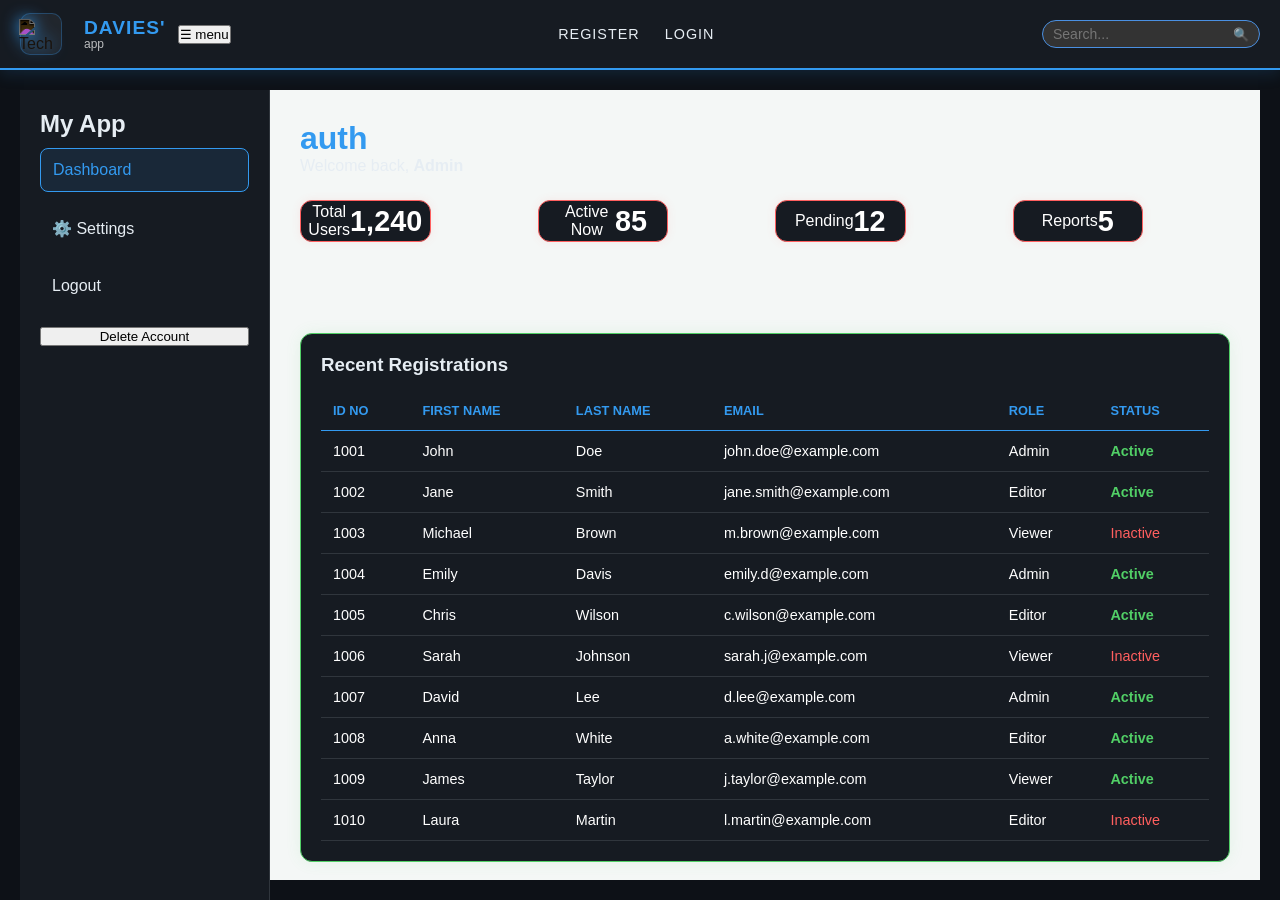
==== commit 492f37c4: "further addition" ====
--- a/dashboard.html
+++ b/dashboard.html
@@ -31,7 +31,7 @@
         /* 2. NAVBAR (With Row Fix & High Visibility Logo) */
         .navbar {
             display: flex;
-            justify-content: space-between;
+            justify-content: space-between !important;
             align-items: center;
             padding: 10px 20px;
             background: var(--card-bg);
@@ -59,9 +59,12 @@
         .brand-sub { color: #fff; font-size: 0.75rem; opacity: 0.7; }
 
         .nav-links {
+            flex: 2;
             display: flex !important;
             list-style: none !important;
             gap: 25px;
+            justify-content: center !important;
+            align-items: center !important;
         }
 
         .nav-links a {
@@ -71,7 +74,12 @@
             text-transform: uppercase;
             letter-spacing: 1px;
         }
-
+ .search-wrapper {
+        display: flex; align-items: center; background: #333;
+        border: 1px solid #4a90e2; border-radius: 20px; padding: 5px 10px; min-width: 180px;
+    }
+    .search-wrapper input { background: transparent; border: none; color: white; outline: none; width: 100%; font-size: 14px; }
+    .search-btn { background: none; border: none; cursor: pointer; font-size: 13px; padding-left: 5px; opacity: 0.8; }
         /* 3. MAIN LAYOUT */
         .main-body { display: flex; flex: 1; overflow: hidden; }
 
@@ -107,6 +115,8 @@
         }
 
         .stat-card {
+            width: 60%;
+            height: 50%;
             background: var(--card-bg);
             border: 1.5px solid var(--neon-red);
             padding: 20px;
@@ -200,10 +210,15 @@
         </div>
 
         <div class="stats-grid">
-            <div class="stat-card">Total Users <span>1,240</span></div>
-            <div class="stat-card">Active Now <span>85</span></div>
-            <div class="stat-card">Pending <span>12</span></div>
-            <div class="stat-card">Reports <span>5</span></div>
+            <div class="stat-card">Total Users 
+                <span>
+                1,240</span></div>
+            <div class="stat-card">Active Now <span>
+                85</span></div>
+            <div class="stat-card">Pending <span>
+                12</span></div>
+            <div class="stat-card">Reports <span>
+                5</span></div>
         </div>
 
         <div class="detailed-panel">
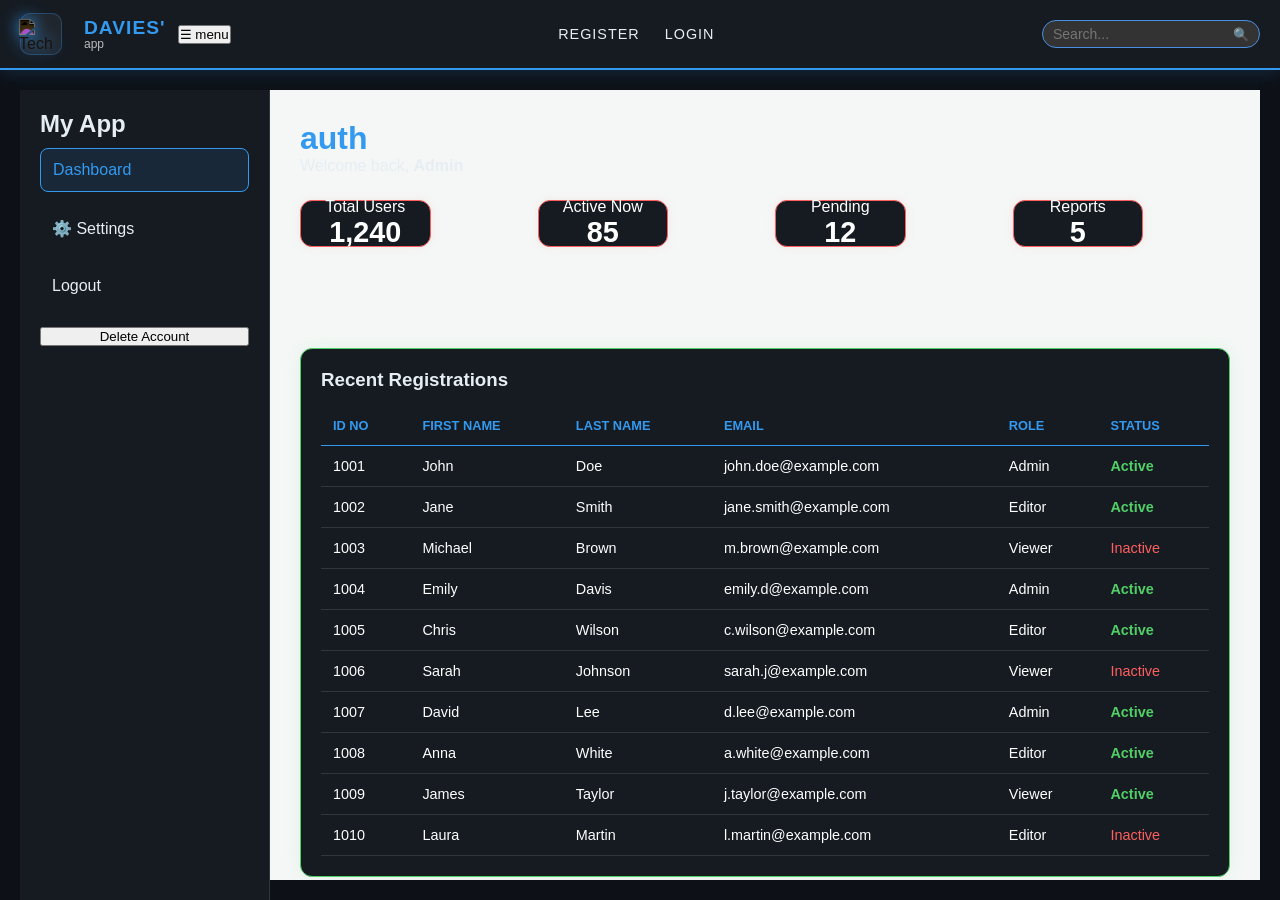
==== commit f815488b: "addition" ====
--- a/dashboard.html
+++ b/dashboard.html
@@ -123,6 +123,7 @@
             border-radius: 12px;
             text-align: center;
             box-shadow: 0 0 10px rgba(255, 95, 95, 0.1);
+            flex-direction: column;
         }
 
         .stat-card h4 { font-size: 0.8rem; text-transform: uppercase; color: var(--neon-red); margin-bottom: 5px; }
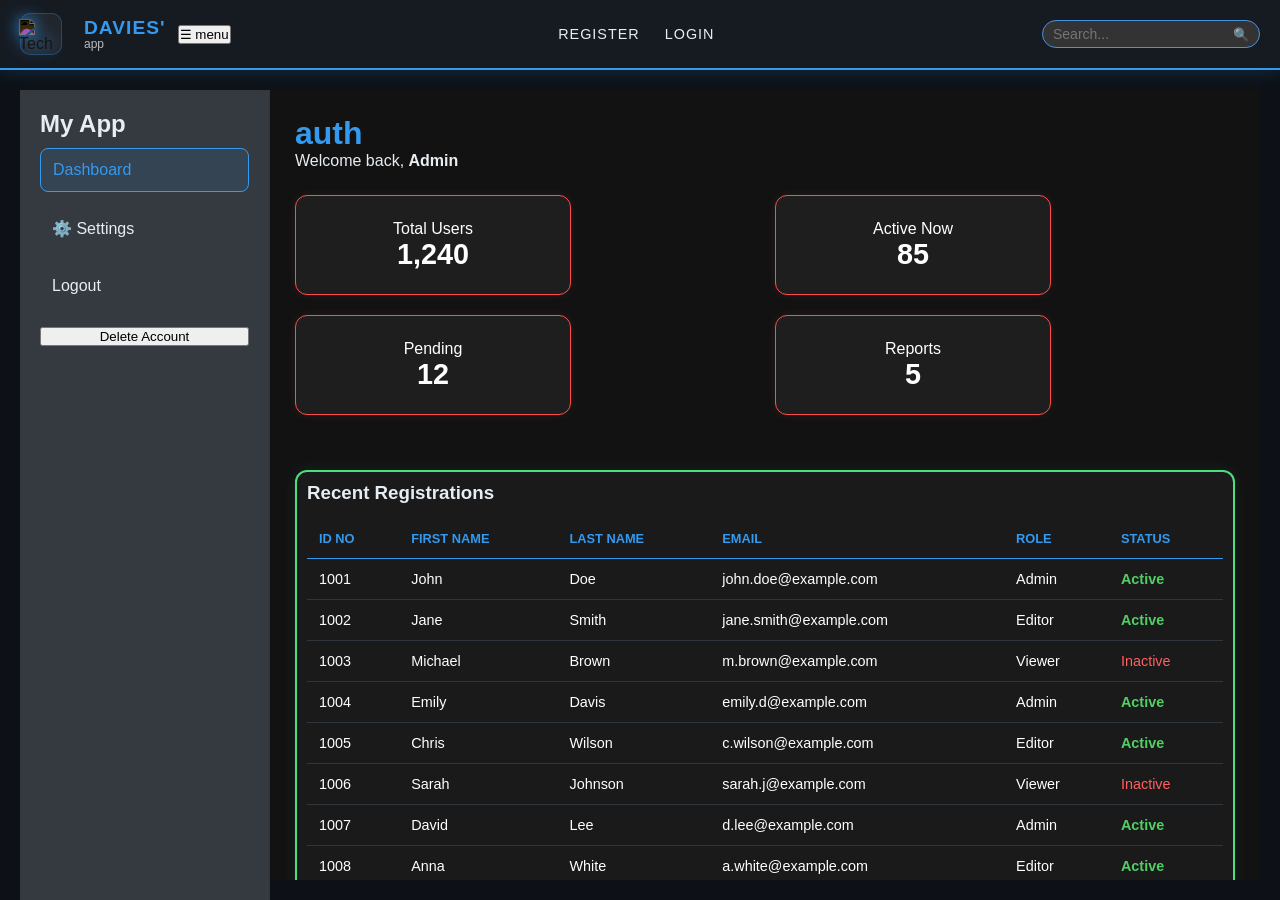
==== commit 0f96112a: "more addition" ====
--- a/dashboard.html
+++ b/dashboard.html
@@ -160,6 +160,136 @@
 
         .status-active { color: var(--neon-green); font-weight: bold; }
         .status-inactive { color: var(--neon-red); opacity: 0.8; }
+        @media screen and (min-width: 1025px) {
+    .sidebar {
+        width: 260px; /* Wider sidebar for big screens */
+    }
+
+    .stats-grid {
+        grid-template-columns: repeat(4, 1fr); /* All four cards in one row */
+        flex-direction: row;
+    }
+
+    .main-content {
+        padding: 40px; /* More breathing room on large screens */
+    }
+}
+/* Tablet Layout Logic */
+@media (min-width: 768px) {
+  .main-content {
+    display: flex;
+    flex-direction: column;
+    gap: 25px;
+    padding: 25px;
+    background-color: #121212; /* Dark background like wireframe */
+  }
+
+  /* 2x2 Grid for Top Cards */
+  .stats-grid {
+    display: grid;
+    grid-template-columns: repeat(2, 1fr);
+    gap: 20px;
+  }
+
+  .stat-card {
+    height: 100px;
+    background: #1e1e1e;
+    border: 1px solid #ff4d4d; /* Red border from wireframe */
+    box-sizing: border-box;
+    display: flex;
+    align-items: center;
+    justify-content: center;
+    text-align: center;
+    color: white;
+  }
+
+  /* Detailed Table Panel (Green Section) */
+  .detailed-panel {
+    flex-direction: column;
+    border: 2px solid #4ade80; /* Green border */
+    box-sizing: border-box;
+    padding: 10px;
+    background: #1a1a1a;
+    height: auto;
+    min-height: min-content;
+    width: 100%;
+  }
+
+  .panel-tabs {
+    display: flex;
+    gap: 10px;
+    margin-bottom: 15px;
+  }
+
+  .tab, .panel-footer-bar {
+    border: 1px solid #3b82f6; /* Blue border from wireframe */
+    padding: 8px 15px;
+    box-sizing: border-box;
+    background: transparent;
+    color: #3b82f6;
+  }
+  .user-data-table {
+  width: 100%;
+  border-collapse: collapse;
+  background-color: transparent; /* Makes the table match the black box */
+  color: white; /* Makes text readable on dark background */
+}
+
+/* Update your table rows to be legible */
+.user-data-table tr {
+  border-bottom: 1px solid #333;
+}
+
+  /* Bottom Panel (Green Section) */
+  /* This targets specifically the elements inside that panel */
+.summary-panel h3 {
+  margin-top: 0;
+  margin-bottom: 5px; /* Small gap between title and text */
+  font-size: 1.1rem;   /* Optional: shrink the title slightly */
+}
+
+.summary-panel p {
+  margin-bottom: 0;   /* Removes the extra space at the bottom */
+}
+}
+
+/* Scrollable table fix for smaller tablets */
+.scrollable-table {
+  overflow-x: auto;
+  margin-top: 10px;
+  background: transparent;
+}/* The container for Sidebar + Content */
+.main-body {
+  display: flex !important;
+  justify-content: center;
+  flex-direction: row !important;
+  flex-grow: 1 !important; /* Takes up all remaining vertical space */
+  overflow: hidden;
+  height: calc(100vh - 60px);
+  width: 100%;
+  padding: 20px;
+}
+/* The Left Sidebar */
+.sidebar {
+  width: 250px !important;
+  height: 90vh;
+  background: #343a40;
+  display: flex;
+  flex-direction: column;
+  padding: 20px;
+  flex-shrink: 0 !important;
+  gap: 10px;
+  min-height: 100%;
+}
+@media screen and (max-width: 300px) {
+    .sidebar {
+        width: 100%; 
+        height: auto;
+        flex-direction: row;
+        flex-wrap: wrap;
+        justify-content: center;    
+    }
+}
         </style>
 </head>
 <body>
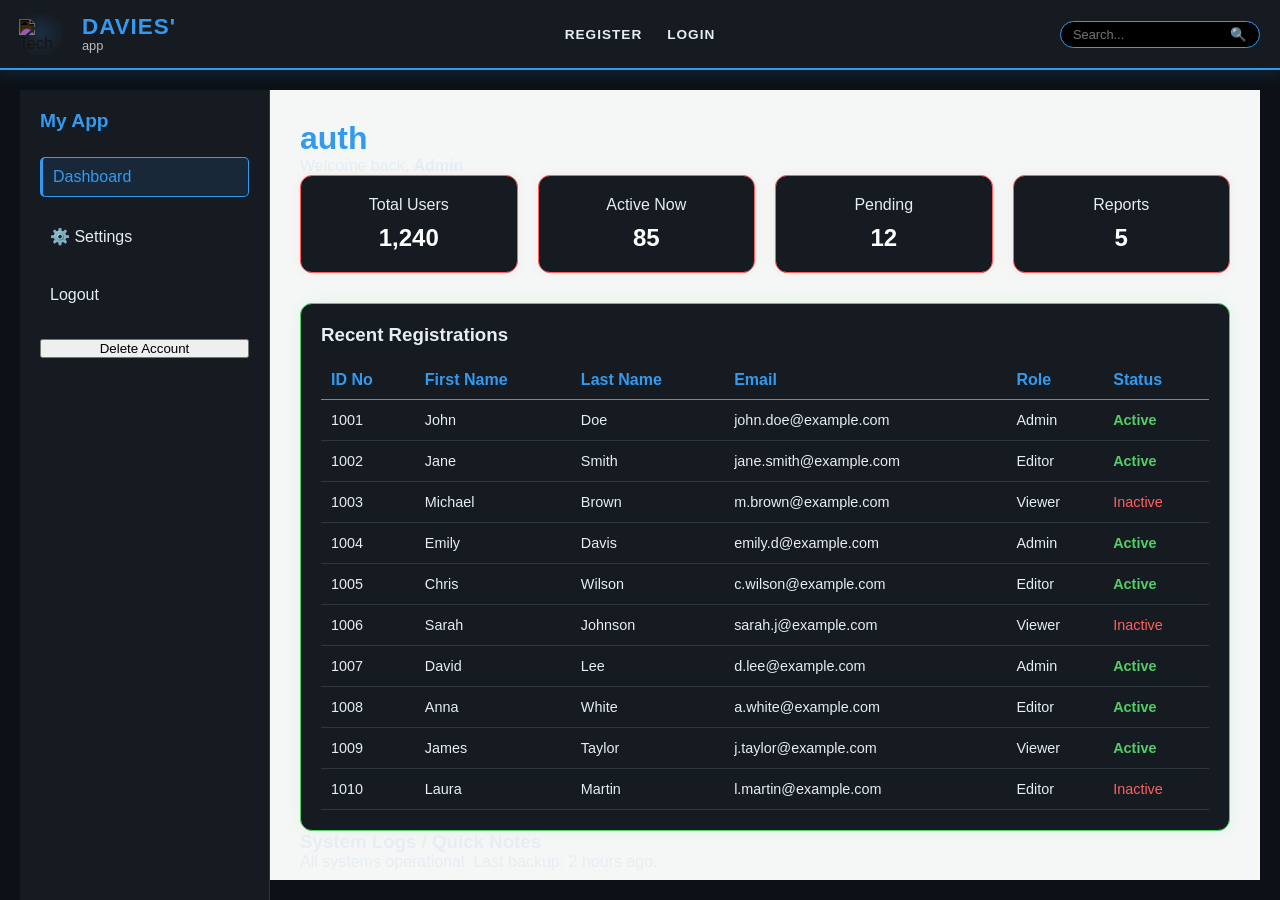
==== commit fdb7af4b: "more addition" ====
--- a/dashboard.html
+++ b/dashboard.html
@@ -6,14 +6,15 @@
     <meta name="viewport" content="width=device-width, initial-scale=1.0">
     <title>User Dashboard</title>
     <style>
-        /* 1. THEME VARIABLES */
-        :root {
+    /* 1. RESET & VARIABLES */
+:root {
             --bg-dark: #0d1117;
             --card-bg: #161b22;
             --neon-blue: #339af0;
             --neon-red: #ff5f5f;
-            --neon-green: #51cf66;
             --text-main: #e6edf3;
+            --nav-height: 70px;
+            --sidebar-width: 260px;
         }
 
         * { box-sizing: border-box; margin: 0; padding: 0; }
@@ -24,89 +25,109 @@
             font-family: 'Segoe UI', sans-serif;
             display: flex;
             flex-direction: column;
-            height: 100vh;
-            overflow: hidden;
-        }
-
-        /* 2. NAVBAR (With Row Fix & High Visibility Logo) */
+            min-height: 100vh;
+            overflow-x: hidden;
+        }
+
+        /* --- NAVIGATION --- */
         .navbar {
             display: flex;
-            justify-content: space-between !important;
+            justify-content: space-between;
             align-items: center;
-            padding: 10px 20px;
+            padding: 0 20px;
             background: var(--card-bg);
             border-bottom: 2px solid var(--neon-blue);
-            min-height: 70px;
-        }
-
-        .logo-container { display: flex; align-items: center; gap: 12px; }
-
-        .logo-pedestal {
-            width: 42px; height: 42px;
-            display: flex; align-items: center; justify-content: center;
-            background: rgba(255, 255, 255, 0.05);
-            border-radius: 10px;
-            border: 1px solid rgba(51, 154, 240, 0.3);
-        }
-
-        .nav-logo {
-            height: 30px;
-            filter: invert(1) drop-shadow(0 0 8px var(--neon-blue));
-        }
-
-        .brand-text { display: flex; flex-direction: column; line-height: 1.1; }
-        .brand-main { color: var(--neon-blue); font-weight: 800; font-size: 1.2rem; text-transform: uppercase; }
-        .brand-sub { color: #fff; font-size: 0.75rem; opacity: 0.7; }
+            height: var(--nav-height);
+            position: sticky;
+            top: 0;
+            z-index: 9999;
+        }
+
+        .logo-container { display: flex; align-items: center; gap: 10px; }
+        .nav-logo { height: 30px; filter: invert(1); }
+        .brand-text { font-weight: bold; color: var(--neon-blue); }
 
         .nav-links {
-            flex: 2;
-            display: flex !important;
-            list-style: none !important;
+            display: flex;
+            list-style: none;
             gap: 25px;
-            justify-content: center !important;
-            align-items: center !important;
+            position: absolute;
+            left: 50%;
+            transform: translateX(-50%);
         }
 
         .nav-links a {
             color: var(--text-main);
             text-decoration: none;
-            font-size: 0.9rem;
+            font-size: 0.85rem;
             text-transform: uppercase;
-            letter-spacing: 1px;
-        }
- .search-wrapper {
-        display: flex; align-items: center; background: #333;
-        border: 1px solid #4a90e2; border-radius: 20px; padding: 5px 10px; min-width: 180px;
-    }
-    .search-wrapper input { background: transparent; border: none; color: white; outline: none; width: 100%; font-size: 14px; }
-    .search-btn { background: none; border: none; cursor: pointer; font-size: 13px; padding-left: 5px; opacity: 0.8; }
-        /* 3. MAIN LAYOUT */
-        .main-body { display: flex; flex: 1; overflow: hidden; }
+            font-weight: 600;
+        }
+
+        /* SEARCH & HAMBURGER CONTAINER */
+        .nav-right {
+            display: flex;
+            align-items: center;
+            gap: 15px;
+        }
+
+        .search-wrapper {
+            display: flex;
+            align-items: center;
+            background: #000;
+            border: 1px solid var(--neon-blue);
+            border-radius: 20px;
+            padding: 5px 12px;
+            width: 200px;
+        }
+
+        .search-wrapper input {
+            background: transparent;
+            border: none;
+            color: white;
+            outline: none;
+            width: 100%;
+            font-size: 0.8rem;
+        }
+
+        .search-btn { background: none; border: none; cursor: pointer; color: var(--neon-blue); }
+
+        .hamburger {
+            display: none;
+            flex-direction: column;
+            gap: 5px;
+            cursor: pointer;
+            background: none;
+            border: none;
+        }
+
+        .hamburger span {
+            width: 25px;
+            height: 3px;
+            background: var(--neon-blue);
+            border-radius: 2px;
+        }
+
+        /* --- BODY LAYOUT --- */
+        .main-body { display: flex; flex: 1; }
 
         .sidebar {
-            width: 240px;
+            width: var(--sidebar-width);
             background: var(--card-bg);
             border-right: 1px solid #30363d;
             padding: 20px;
-            display: flex; flex-direction: column; gap: 10px;
-        }
-
-        .sidebar a {
-            color: var(--text-main);
-            text-decoration: none;
-            padding: 12px;
-            border-radius: 8px;
-        }
-
-        .sidebar a.active {
-            background: rgba(51, 154, 240, 0.1);
-            color: var(--neon-blue);
-            border: 1px solid var(--neon-blue);
-        }
-
-        .main-content { flex: 1; padding: 30px; overflow-y: auto; }
-
-        /* 4. TABLE & CARDS (The "Wireframe" Look) */
+            display: flex;
+            flex-direction: column;
+            gap: 15px;
+        }
+
+        .sidebar h2 { font-size: 1.2rem; margin-bottom: 10px; color: var(--neon-blue); }
+        .sidebar a { color: var(--text-main); text-decoration: none; padding: 10px; border-radius: 5px; }
+        .sidebar a.active { background: rgba(51, 154, 240, 0.1); border-left: 3px solid var(--neon-blue); }
+
+        .main-content { flex: 1; padding: 30px; }
+
+        /* --- STATS GRID --- */
         .stats-grid {
             display: grid;
             grid-template-columns: repeat(4, 1fr);
@@ -115,182 +136,36 @@
         }
 
         .stat-card {
-            width: 60%;
-            height: 50%;
             background: var(--card-bg);
             border: 1.5px solid var(--neon-red);
             padding: 20px;
             border-radius: 12px;
             text-align: center;
-            box-shadow: 0 0 10px rgba(255, 95, 95, 0.1);
-            flex-direction: column;
-        }
-
-        .stat-card h4 { font-size: 0.8rem; text-transform: uppercase; color: var(--neon-red); margin-bottom: 5px; }
-        .stat-card span { font-size: 1.8rem; font-weight: bold; color: #fff; }
-
-        .detailed-panel {
-            background: var(--card-bg);
-            border: 1.5px solid var(--neon-green);
-            border-radius: 12px;
-            padding: 20px;
-            box-shadow: 0 0 15px rgba(81, 207, 102, 0.1);
-        }
-
-        .user-data-table {
-            width: 100%;
-            border-collapse: collapse;
-            margin-top: 15px;
-        }
-
-        .user-data-table th {
-            text-align: left;
-            padding: 12px;
-            color: var(--neon-blue);
-            border-bottom: 1.5px solid var(--neon-blue);
-            text-transform: uppercase;
-            font-size: 0.8rem;
-        }
-
-        .user-data-table td {
-            padding: 12px;
-            border-bottom: 1px solid #30363d;
-            font-size: 0.9rem;
-        }
-
-        .status-active { color: var(--neon-green); font-weight: bold; }
-        .status-inactive { color: var(--neon-red); opacity: 0.8; }
-        @media screen and (min-width: 1025px) {
-    .sidebar {
-        width: 260px; /* Wider sidebar for big screens */
-    }
-
-    .stats-grid {
-        grid-template-columns: repeat(4, 1fr); /* All four cards in one row */
-        flex-direction: row;
-    }
-
-    .main-content {
-        padding: 40px; /* More breathing room on large screens */
-    }
-}
-/* Tablet Layout Logic */
-@media (min-width: 768px) {
-  .main-content {
-    display: flex;
-    flex-direction: column;
-    gap: 25px;
-    padding: 25px;
-    background-color: #121212; /* Dark background like wireframe */
-  }
-
-  /* 2x2 Grid for Top Cards */
-  .stats-grid {
-    display: grid;
-    grid-template-columns: repeat(2, 1fr);
-    gap: 20px;
-  }
-
-  .stat-card {
-    height: 100px;
-    background: #1e1e1e;
-    border: 1px solid #ff4d4d; /* Red border from wireframe */
-    box-sizing: border-box;
-    display: flex;
-    align-items: center;
-    justify-content: center;
-    text-align: center;
-    color: white;
-  }
-
-  /* Detailed Table Panel (Green Section) */
-  .detailed-panel {
-    flex-direction: column;
-    border: 2px solid #4ade80; /* Green border */
-    box-sizing: border-box;
-    padding: 10px;
-    background: #1a1a1a;
-    height: auto;
-    min-height: min-content;
-    width: 100%;
-  }
-
-  .panel-tabs {
-    display: flex;
-    gap: 10px;
-    margin-bottom: 15px;
-  }
-
-  .tab, .panel-footer-bar {
-    border: 1px solid #3b82f6; /* Blue border from wireframe */
-    padding: 8px 15px;
-    box-sizing: border-box;
-    background: transparent;
-    color: #3b82f6;
-  }
-  .user-data-table {
-  width: 100%;
-  border-collapse: collapse;
-  background-color: transparent; /* Makes the table match the black box */
-  color: white; /* Makes text readable on dark background */
-}
-
-/* Update your table rows to be legible */
-.user-data-table tr {
-  border-bottom: 1px solid #333;
-}
-
-  /* Bottom Panel (Green Section) */
-  /* This targets specifically the elements inside that panel */
-.summary-panel h3 {
-  margin-top: 0;
-  margin-bottom: 5px; /* Small gap between title and text */
-  font-size: 1.1rem;   /* Optional: shrink the title slightly */
-}
-
-.summary-panel p {
-  margin-bottom: 0;   /* Removes the extra space at the bottom */
-}
-}
-
-/* Scrollable table fix for smaller tablets */
-.scrollable-table {
-  overflow-x: auto;
-  margin-top: 10px;
-  background: transparent;
-}/* The container for Sidebar + Content */
-.main-body {
-  display: flex !important;
-  justify-content: center;
-  flex-direction: row !important;
-  flex-grow: 1 !important; /* Takes up all remaining vertical space */
-  overflow: hidden;
-  height: calc(100vh - 60px);
-  width: 100%;
-  padding: 20px;
-}
-/* The Left Sidebar */
-.sidebar {
-  width: 250px !important;
-  height: 90vh;
-  background: #343a40;
-  display: flex;
-  flex-direction: column;
-  padding: 20px;
-  flex-shrink: 0 !important;
-  gap: 10px;
-  min-height: 100%;
-}
-@media screen and (max-width: 300px) {
-    .sidebar {
-        width: 100%; 
-        height: auto;
-        flex-direction: row;
-        flex-wrap: wrap;
-        justify-content: center;    
-    }
-}
-        </style>
+        }
+
+        .stat-card span { display: block; font-size: 1.5rem; font-weight: bold; margin-top: 10px; }
+
+        /* --- RESPONSIVE LOGIC --- */
+        @media (max-width: 1024px) {
+            .sidebar, .nav-links, .search-wrapper {
+                display: none !important;
+            }
+
+            .hamburger {
+                display: flex !important;
+            }
+
+            .nav-right { min-width: auto; }
+
+            .stats-grid {
+                grid-template-columns: repeat(2, 1fr);
+            }
+        }
+
+        @media (max-width: 600px) {
+            .stats-grid { grid-template-columns: 1fr; }
+        }
+</style>
 </head>
 <body>
 
@@ -306,11 +181,6 @@
             <span class="brand-main">Davies'</span>
             <span class="brand-sub">app</span>
         </div>
-
-        <button class="menu-toggle" aria-label="Toggle Menu">
-            <span class="menu-icon">☰</span>
-            <span class="menu-text">menu</span>
-        </button>
     </div>
 
     <div class="nav-group">
@@ -324,6 +194,11 @@
         <input type="text" placeholder="Search..." aria-label="Search">
         <button class="search-btn">🔍</button>
     </div>
+    <div class="hamburger">
+            <span></span>
+            <span></span>
+            <span></span>
+        </div>
 </nav>
 <div class="main-body">
     <aside class="sidebar">
--- a/style.css
+++ b/style.css
@@ -0,0 +1,572 @@
+* {
+    box-sizing: border-box;
+    margin: 0;
+    padding: 0;
+}
+
+html, body {
+    width: 100%;
+    height: 100%;
+}
+
+body {
+    font-family: Arial, Helvetica, sans-serif;
+    /* Make the whole page a vertical flex container */
+  display: flex;
+  flex-direction: column; 
+  height: 100vh;
+  margin: 0;
+  font-family: sans-serif;
+}
+/* Container for the 3D Mark */
+.logo-pedestal {
+    width: 42px;
+    height: 42px;
+    display: flex;
+    align-items: center;
+    justify-content: center;
+    background: radial-gradient(circle, rgba(51, 154, 240, 0.15) 0%, transparent 80%);
+    border-radius: 12px;
+}
+
+/* ==========================================
+   HIGH-VISIBILITY LOGO STYLING (DARK THEME)
+   ========================================== */
+
+/* The image itself needs filters for visibility */
+.nav-logo {
+    height: 32px;
+    width: auto;
+    
+    /* 1. Invert: This turns the dark parts of the icon bright white/light blue.
+       This is the key step for dark themes. */
+    filter: invert(1);
+    
+    /* 2. Glow: We then add a neon blue glow back in using the color you defined.
+       This gives it that attractive, modern look. */
+    filter: drop-shadow(0 0 10px rgba(51, 154, 240, 1));
+    
+    /* 3. Smooth Transition: This makes any hover effects (like spinning) smooth. */
+    transition: filter 0.3s ease, transform 0.3s ease;
+}
+
+/* Optional Interaction: Make it brighter on hover */
+.logo-container:hover .nav-logo {
+    filter: invert(1) drop-shadow(0 0 15px rgba(51, 154, 240, 1)) brightness(1.2);
+    transform: scale(1.1);
+}
+.brand-text {
+    display: flex;
+    flex-direction: column;
+    margin-left: 10px;
+    line-height: 1.1;
+}
+
+.brand-main {
+    color: var(--neon-blue);
+    font-size: 1.4rem;
+    font-weight: 800;
+    text-transform: uppercase;
+    letter-spacing: 1px;
+}
+
+.brand-sub {
+    color: #fff;
+    font-size: 0.8rem;
+    font-weight: 300;
+    opacity: 0.7;
+}
+/* The Top Navbar */
+.navbar {
+    display: flex;
+    justify-content: space-between;
+    align-items: center;
+    padding: 10px 20px;
+    background: #161b22;
+    border-bottom: 2px solid #ff5f5f;
+    min-height: 60px; /* Gives the navbar enough room */
+}
+
+.logo-container {
+    display: flex;
+    align-items: center;
+    gap: 15px; /* Spaces out the logo, name, and button */
+}
+.nav-logo {
+    display: flex !important;
+  height: 40px;    /* Adjust this to make the logo larger or smaller */
+  width: auto;      /* Keeps the image from stretching */
+  margin-right: 10px; /* Adds a little gap between the pic and the text */
+  display: block;   /* Helps with vertical alignment */
+}
+/* Container to center the links in the navbar */
+.nav-group {
+    display: flex !important;
+    justify-content: space-between !important;
+    align-items: center;
+    flex: 1; /* This pushes the links to the middle */
+}
+
+/* The List itself */
+.nav-links {
+    display: flex !important;      /* FORCES horizontal row */
+    flex-direction: row !important; /* Double-check it's a row */
+    list-style-type: none !important;
+     justify-content: center !important; /* Centers the links in the navbar */
+    margin: 0;
+    padding: 0;
+    gap: 20px; /* Space between Register and Login */
+}
+
+/* The List Items */
+.nav-links li {
+    display: inline-block; /* Backup for older browsers */
+}
+
+/* The actual clickable text */
+.nav-links a {
+    justify-content: center;
+    list-style-type: none;
+    color: var(--text-main);
+    text-decoration: none;
+    font-size: 0.9rem;
+    font-weight: 500;
+    text-transform: uppercase;
+    letter-spacing: 1px;
+    transition: 0.3s;
+}
+
+.nav-links a:hover {
+    color: var(--neon-blue);
+    text-shadow: 0 0 8px var(--neon-blue);
+}
+/* 1. MOBILE FIRST (Default Styles) */
+/* These styles apply to phones (0px to 480px) */
+.main-body {
+    display: flex;
+    flex-direction: column; /* Stack everything vertically */
+    padding: 10px;
+}
+
+.sidebar {
+    display: none; /* Hide the sidebar on mobile, use a hamburger menu instead */
+}
+
+.stats-grid {
+    grid-template-columns: 1fr; /* One card per row */
+}
+/* ---------------------------------- */
+/* 1. MOBILE VIEW (Default)           */
+/* 4 Rows, 1 Column                   */
+/* ---------------------------------- */
+.stats-grid {
+    display: grid;
+    grid-template-columns: 1fr; /* One full-width column */
+    gap: 15px;
+    width: 100%;
+}
+
+/* ---------------------------------- */
+/* 2. TABLET VIEW (Starts @ 768px)    */
+/* 2 Rows, 2 Columns                  */
+/* ---------------------------------- */
+@media screen and (min-width: 768px) {
+    .stats-grid {
+        grid-template-columns: repeat(2, 1fr); /* Two equal columns */
+    }
+}
+
+/* ---------------------------------- */
+/* 3. DESKTOP VIEW (Starts @ 1024px)  */
+/* 1 Row, 4 Columns                   */
+/* ---------------------------------- */
+@media screen and (min-width: 1024px) {
+    .stats-grid {
+        grid-template-columns: repeat(4, 1fr); /* Four equal columns */
+    }
+    .navbar {
+        display: flex;
+        align-items: center;
+        justify-content: space-between; /* Logo left, Search right */
+        padding: 0 30px;
+        position: relative; /* Context for the absolute center links */
+    }
+
+    /* THE MAGIC: Absolute centering for links */
+    .nav-links-container {
+        display: flex;
+        justify-content: center;
+        align-items: center;
+        position: absolute;
+        left: 50%;
+        transform: translateX(-50%);
+        display: flex;
+        gap: 40px;
+        list-style: none;
+    }
+
+    .nav-links-container a {
+        text-decoration: none;
+        color: var(--text-main);
+        font-weight: 700;
+        font-size: 0.85rem;
+        letter-spacing: 1px;
+        text-transform: uppercase;
+        transition: color 0.2s;
+    }
+
+    .nav-links-container a:hover {
+        color: var(--neon-blue);
+    }
+
+    /* Ensure Logo and Search stay on their ends */
+    .logo-container { z-index: 5; }
+    .search-wrapper { z-index: 5; }
+    
+    /* Hide the hamburger on desktop */
+    .hamburger { display: none; }
+}
+    
+    /* Ensure the sidebar stays fixed on desktop */
+    .sidebar {
+        transform: translateX(0);
+        position: relative;
+    }
+    
+    /* Hide the hamburger on desktop */
+    .hamburger {
+        display: none;
+    }
+
+/* These styles apply when the screen is 481px or wider */
+
+/* Scrollable table fix for smaller tablets */
+.scrollable-table {
+  overflow-x: auto;
+  margin-top: 10px;
+  background: transparent;
+}/* The container for Sidebar + Content */
+.main-body {
+  display: flex !important;
+  justify-content: center;
+  flex-direction: row !important;
+  flex-grow: 1 !important; /* Takes up all remaining vertical space */
+  overflow: hidden;
+  height: calc(100vh - 60px);
+  width: 100%;
+  padding: 20px;
+}
+/* The Left Sidebar */
+.sidebar {
+  width: 250px !important;
+  height: 90vh;
+  background: #343a40;
+  display: flex;
+  flex-direction: column;
+  padding: 20px;
+  flex-shrink: 0 !important;
+  gap: 10px;
+  min-height: 100%;
+}
+.sidebar a.logout {
+    margin-top: 10px; /* Adjust this to control how much space is above it */
+}
+
+/* Remove the margin/positioning on the account actions container */
+.account-actions {
+    margin-top: 10px; /* Controls space between Logout and Delete button */
+    padding-top: 0;
+}
+
+#deleteBtn {
+    margin-top: 5px;
+}
+/* The Main Content area */
+.main-content {
+  flex-grow: 1 !important; /* Fills the rest of the horizontal space */
+  background: #f4f7f6;
+  padding: 40px;
+  overflow-y: auto;
+}
+.logout {
+  margin-top: auto; 
+  color: #ff6b6b;
+  text-decoration: none;
+}
+:root {
+  --bg-dark: #0d1117;
+  --card-bg: #161b22;
+  --neon-red: #ff5f5f;
+  --neon-green: #51cf66;
+  --neon-blue: #339af0;
+  --text-main: #e6edf3;
+}
+
+body {
+  background-color: var(--bg-dark);
+  color: var(--text-main);
+  font-family: 'Segoe UI', Tahoma, Geneva, Verdana, sans-serif;
+  margin: 0;
+}
+
+/* Navbar Glow */
+.navbar {
+  display: flex;
+  justify-content: space-between;
+  align-items: center;
+  padding: 1rem 2rem;
+  background: var(--card-bg);
+  border-bottom: 1px solid var(--neon-blue);
+  box-shadow: 0 4px 15px rgba(51, 154, 240, 0.15);
+}
+
+.brand-name { color: var(--neon-blue); font-weight: bold; }
+
+/* Layout Grid */
+.main-body {
+  display: flex;
+  min-height: calc(100vh - 70px);
+}
+
+/* Sidebar Styling */
+.sidebar {
+  width: 240px;
+  background: var(--card-bg);
+  padding: 20px;
+  border-right: 1px solid #30363d;
+}
+
+.sidebar a {
+  display: block;
+  color: var(--text-main);
+  text-decoration: none;
+  padding: 12px;
+  margin-bottom: 5px;
+  border-radius: 8px;
+  transition: 0.3s;
+}
+
+.sidebar a.active {
+  background: rgba(51, 154, 240, 0.1);
+  color: var(--neon-blue);
+  border: 1px solid var(--neon-blue);
+}
+
+/* Red Stat Cards */
+.stats-grid {
+  display: grid;
+  grid-template-columns: repeat(auto-fit, minmax(200px, 1fr));
+  gap: 20px;
+  margin-bottom: 30px;
+}
+
+.stat-card {
+  background: repeating-linear-gradient(45deg, rgba(0,0,0,0.05), rgba(0,0,0,0.05) 2px, transparent 2px, transparent 4px), var(--card-bg);
+  padding: 20px;
+  border-radius: 12px;
+  border: 1.5px solid var(--neon-red);
+  box-shadow: 0 0 10px rgba(255, 95, 95, 0.1);
+  text-align: center;
+}
+
+.stat-card span {
+  font-size: 1.8rem;
+  font-weight: bold;
+  color: #fff;
+}
+
+/* Green Detailed Panel */
+.detailed-panel {
+  background: var(--card-bg);
+  border-radius: 12px;
+  border: 1.5px solid var(--neon-green);
+  padding: 20px;
+  box-shadow: 0 0 15px rgba(81, 207, 102, 0.1);
+}
+
+/* Table Styling */
+.user-data-table {
+  width: 100%;
+  border-collapse: collapse;
+  margin-top: 15px;
+}
+
+.user-data-table th {
+  text-align: left;
+  border-bottom: 1px solid var(--neon-blue);
+  padding: 10px;
+  color: var(--neon-blue);
+}
+
+.user-data-table td {
+  padding: 12px 10px;
+  border-bottom: 1px solid #30363d;
+  font-size: 0.9rem;
+}
+
+/* Status Badges */
+.status.active { color: var(--neon-green); font-weight: bold; }
+.status.inactive { color: var(--neon-red); }
+
+/* Buttons */
+.btn-blue, .tab.active {
+  background: transparent;
+  border: 1.5px solid var(--neon-blue);
+  color: var(--neon-blue);
+  padding: 8px 16px;
+  border-radius: 6px;
+  cursor: pointer;
+}
+
+.flex-container{
+     display: flex !important; 
+  background-color: #f4f4f4;
+  justify-content: center; 
+ align-content: center;
+  gap: 10px; 
+  /* General Reset */
+body {
+   font-family: 'Segoe UI', Tahoma, Geneva, Verdana, sans-serif;
+    background-color: #f4f7f6;
+    display: flex;          
+    flex-direction: column; 
+    height: 100vh;          /* Forces body to be exactly the screen height */
+    overflow: hidden;       
+}
+
+/* 3. The Navbar */
+.navbar {
+    display: flex !important;
+    justify-content: space-between !important;
+    align-items: center !important;
+    background-color: #1a1a1a;
+    color: white;
+    padding: 0 20px;
+    height: 80px;
+    width: 100%;
+    flex-shrink: 0;         
+}
+
+.nav-left, .nav-center, .nav-right {
+    flex: 1;
+    display: flex;
+    align-items: center;
+}
+.nav-left { justify-content: flex-start; }
+.nav-center { justify-content: center; }
+.nav-right { justify-content: flex-end; }
+
+.nav-logo { height: 45px; margin-right: 10px; }
+.nav-links { display: flex; list-style: none; gap: 30px; }
+.nav-links a { color: white; text-decoration: none; font-weight: 500; }
+
+/* 4. The Search Box inside Navbar */
+.search-box {
+    display: flex;
+    align-items: center;
+    background: #333;
+    border: 1px solid #4a90e2;
+    border-radius: 25px;
+    padding: 5px 15px;
+}
+
+.search-box input {
+    background: transparent;
+    border: none;
+    color: white;
+    outline: none;
+    width: 120px;
+}
+/* 1. The Wrapper - Adds spacing so the button isn't touching the edge */
+.search-wrapper {
+    display: flex;
+    align-items: center;
+    background: #333;
+    border: 1px solid #4a90e2;
+    border-radius: 20px;
+    
+    /* FIX: Added padding on the left (5px) and right (12px) 
+       to center the input and give the button breathing room. */
+    padding: 5px 12px 5px 5px; 
+    
+    min-width: 200px;
+}
+
+.search-wrapper input {
+    background: transparent;
+    border: none;
+    color: white;
+    outline: none;
+    width: 100%;
+    padding-right: 5px; /* Adds gap between text and button */
+}
+
+/* 2. The Button - Shrinks it and centers it */
+.search-btn {
+    background: none;
+    border: none;
+    cursor: pointer;
+    
+    /* FIX: Reducing font-size slightly and setting a line-height 
+       ensures the emoji fits perfectly in the vertical center. */
+    font-size: 14px; 
+    height: 18px;    
+    line-height: 18px;
+    
+    /* Optional: Slight color shift if you want it more subtle */
+    color: rgba(255, 255, 255, 0.7); 
+}
+
+/* 5. The Centerer (The "Spring") */
+.main-wrapper {
+    display: flex !important;
+    flex-direction: column !important; /* This stacks the blue items on top and the form below */
+    align-items: center !important;    /* Keeps everything centered horizontally */
+    justify-content: center !important; /* Starts them from the top of the space */
+    gap: 30px;              /* Adds a nice gap between the blue items and the form */
+    flex-grow: 1;
+    width: 100%;
+    padding: 40px 20px;
+}
+
+/* 6. The Login Container */
+.login-container {
+    display: flex;
+    background-color: white;
+    padding: 2.5rem;
+    border-radius: 12px;
+    box-shadow: 0 10px 25px rgba(0,0,0,0.1);
+    width: 100%;
+    max-width: 400px;
+    justify-content: center;
+    align-items: center;
+}
+
+h2 { text-align: center; margin-bottom: 1.5rem; color: #333; }
+.form-group { margin-bottom: 1.2rem; }
+label { display: block; margin-bottom: 8px; font-weight: bold; color: #555; }
+input { 
+    width: 100%; 
+    padding: 12px; 
+    border: 1px solid #ddd; 
+    border-radius: 6px; 
+}
+button {
+    width: 100%;
+    padding: 12px;
+    background-color: #007bff;
+    color: white;
+    border: none;
+    border-radius: 6px;
+    font-weight: bold;
+    cursor: pointer;
+    margin-top: 10px;
+}
+}
+.item{
+    width: 100px;
+    height: 100px;
+    background:#254de4 ;
+    margin: 10px;
+    color: #fff;
+}
